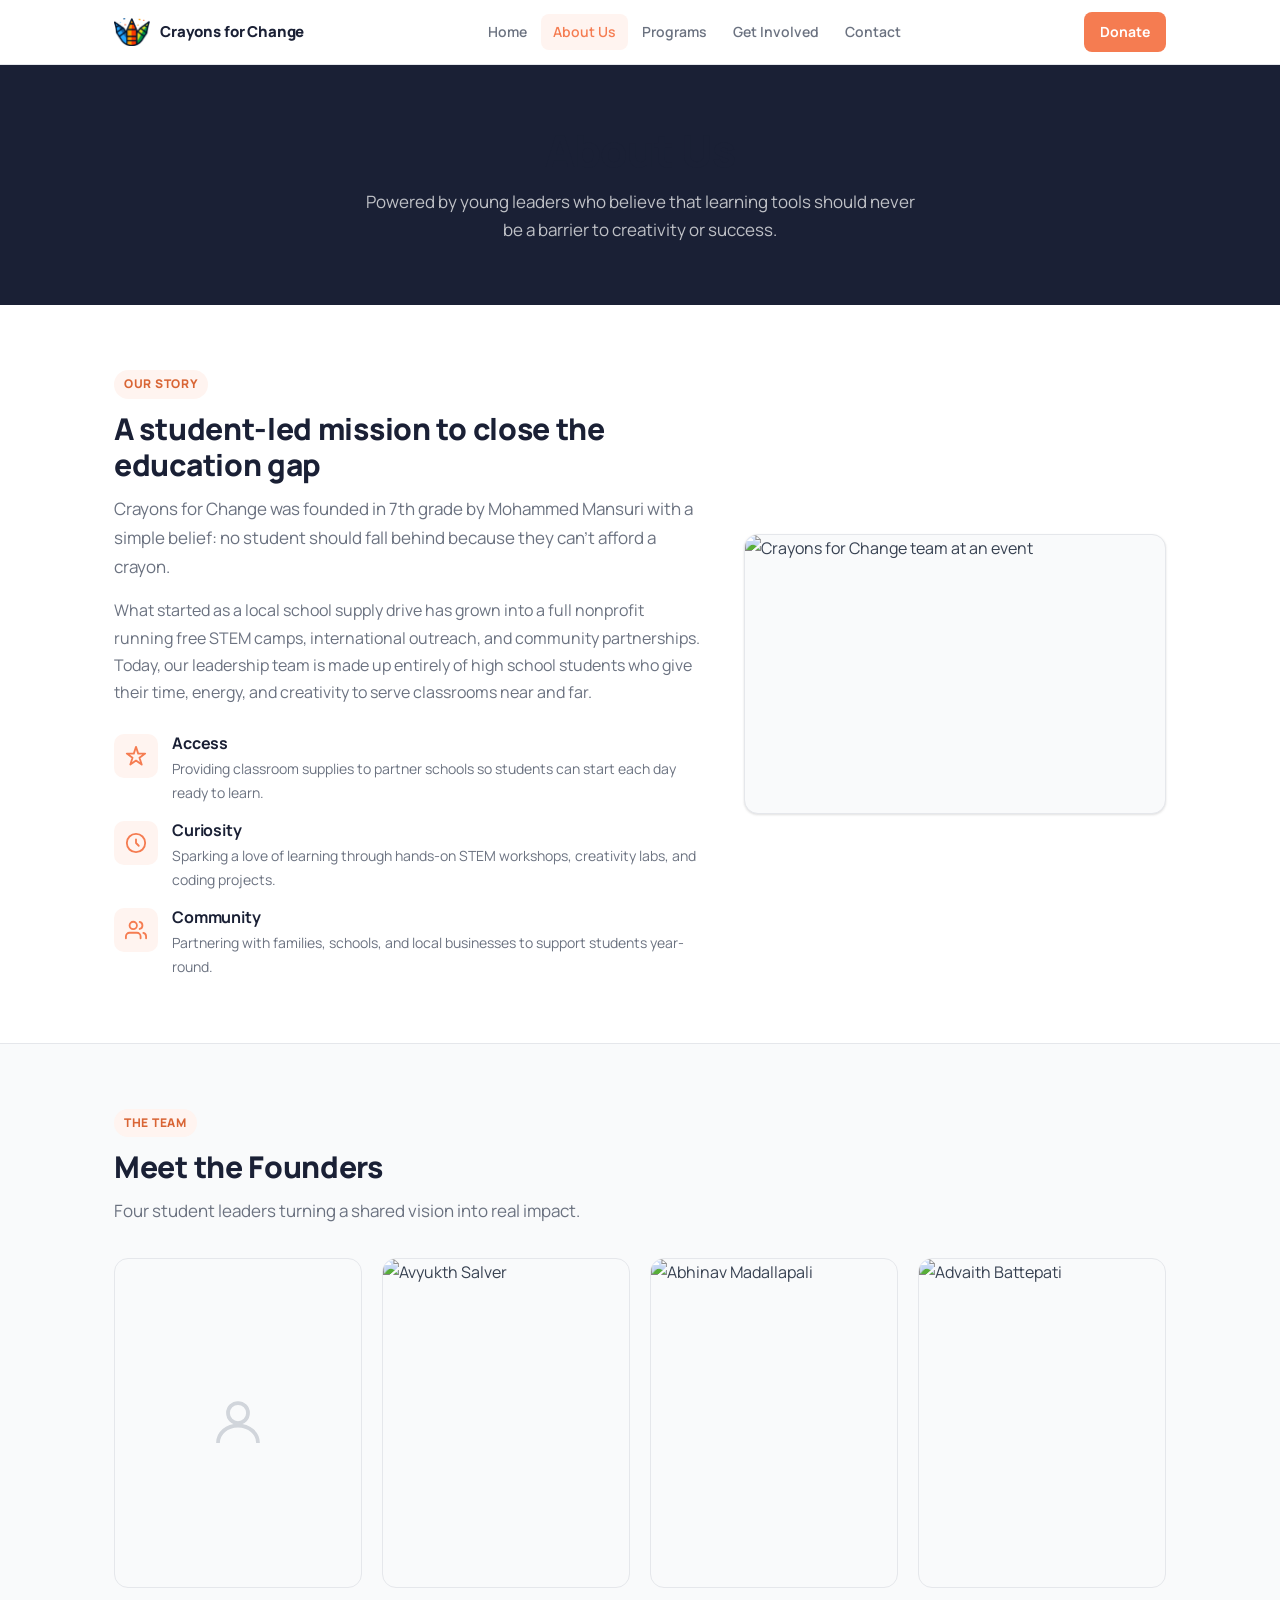
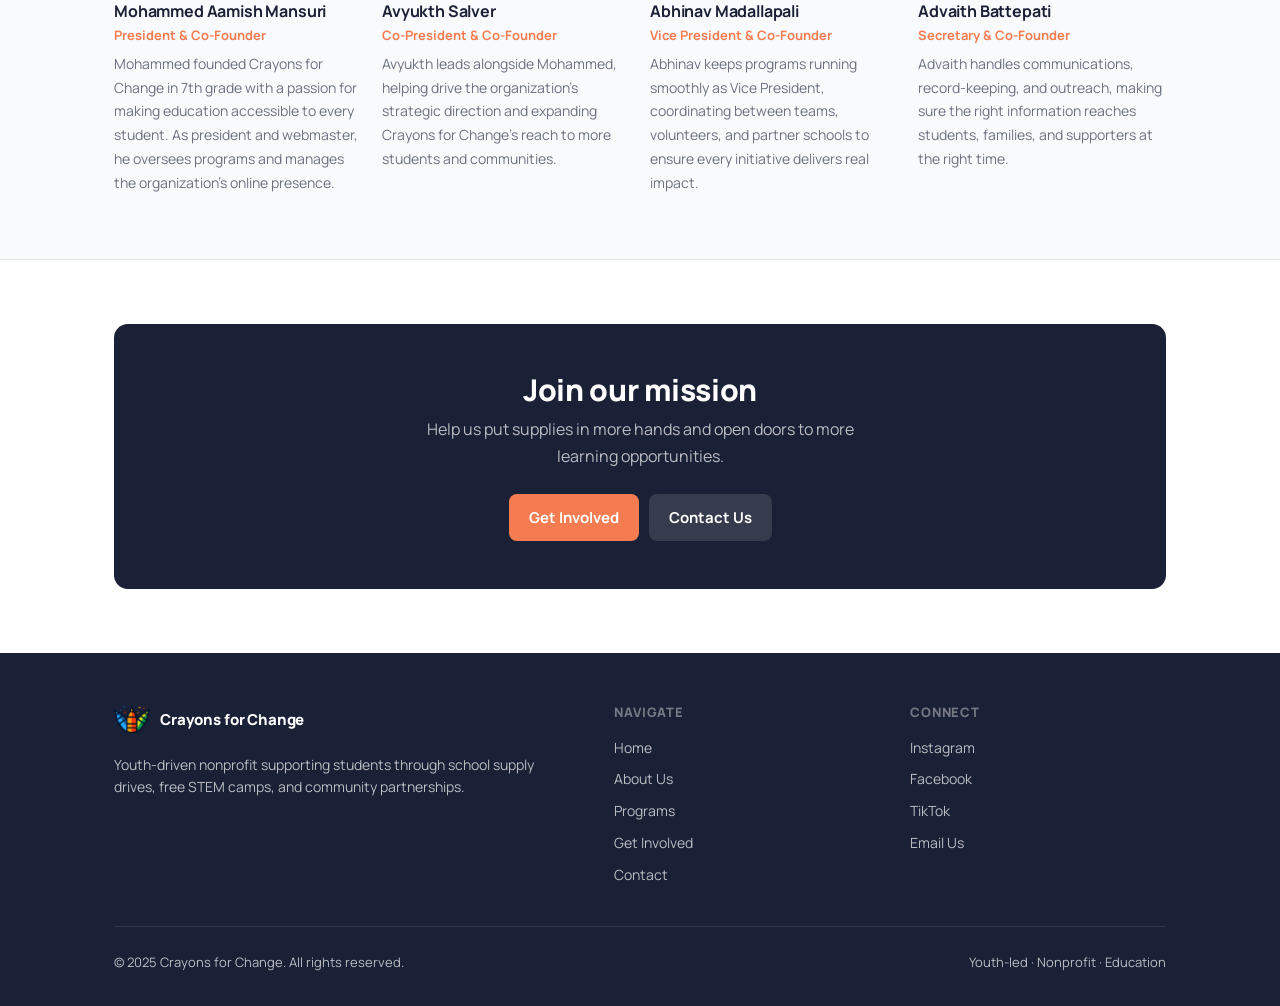
==== about.html @ a87692a7 "Add files via upload" ====
<!doctype html>
<html lang="en">
<head>
  <meta charset="UTF-8" />
  <meta name="viewport" content="width=device-width, initial-scale=1.0" />
  <meta name="description" content="Meet the team behind Crayons for Change — a youth-led nonprofit dedicated to expanding access to education." />
  <title>About Us | Crayons for Change</title>
  <link rel="preconnect" href="https://fonts.googleapis.com" />
  <link rel="preconnect" href="https://fonts.gstatic.com" crossorigin />
  <link href="https://fonts.googleapis.com/css2?family=Manrope:wght@400;500;600;700;800&display=swap" rel="stylesheet" />
  <link rel="stylesheet" href="styles.css" />
</head>
<body>
  <a class="skip-link" href="#main">Skip to content</a>

  <header>
    <div class="container">
      <nav class="nav" aria-label="Primary">
        <a class="brand" href="index.html">
          <img src="Copy of crayons png.png" alt="Crayons for Change" width="36" height="36" decoding="async" />
          Crayons for Change
        </a>
        <div class="nav-links">
          <a href="index.html">Home</a>
          <a href="about.html" aria-current="page" class="active">About Us</a>
          <a href="programs.html">Programs</a>
          <a href="get-involved.html">Get Involved</a>
          <a href="contact.html">Contact</a>
        </div>
        <a class="nav-cta" href="get-involved.html">Donate</a>
      </nav>
    </div>
  </header>

  <main id="main" tabindex="-1">

    <div class="page-hero">
      <div class="container">
        <h1>About Us</h1>
        <p>Powered by young leaders who believe that learning tools should never be a barrier to creativity or success.</p>
      </div>
    </div>

    <!-- Our story -->
    <section>
      <div class="container">
        <div class="grid-2-1">
          <div>
            <div class="section-label">Our Story</div>
            <h2>A student-led mission to close the education gap</h2>
            <p class="lead" style="max-width: 100%;">Crayons for Change was founded in 7th grade by Mohammed Mansuri with a simple belief: no student should fall behind because they can't afford a crayon.</p>
            <p style="margin-top: 16px; color: var(--muted);">What started as a local school supply drive has grown into a full nonprofit running free STEM camps, international outreach, and community partnerships. Today, our leadership team is made up entirely of high school students who give their time, energy, and creativity to serve classrooms near and far.</p>

            <div style="margin-top: 28px; display: flex; flex-direction: column; gap: 16px;">
              <div style="display:flex; gap:14px; align-items:flex-start;">
                <div class="feature-icon"><svg viewBox="0 0 24 24" fill="none" stroke="#f57c51" stroke-width="2" stroke-linecap="round" stroke-linejoin="round"><path d="M12 2l2.4 7.4H22l-6.2 4.5 2.4 7.4L12 17l-6.2 4.3 2.4-7.4L2 9.4h7.6z"/></svg></div>
                <div>
                  <h3 style="font-size:16px; margin-bottom:4px;">Access</h3>
                  <p style="margin:0; color:var(--muted); font-size:14px;">Providing classroom supplies to partner schools so students can start each day ready to learn.</p>
                </div>
              </div>
              <div style="display:flex; gap:14px; align-items:flex-start;">
                <div class="feature-icon"><svg viewBox="0 0 24 24" fill="none" stroke="#f57c51" stroke-width="2" stroke-linecap="round" stroke-linejoin="round"><circle cx="12" cy="12" r="10"/><path d="M12 8v4l3 3"/></svg></div>
                <div>
                  <h3 style="font-size:16px; margin-bottom:4px;">Curiosity</h3>
                  <p style="margin:0; color:var(--muted); font-size:14px;">Sparking a love of learning through hands-on STEM workshops, creativity labs, and coding projects.</p>
                </div>
              </div>
              <div style="display:flex; gap:14px; align-items:flex-start;">
                <div class="feature-icon"><svg viewBox="0 0 24 24" fill="none" stroke="#f57c51" stroke-width="2" stroke-linecap="round" stroke-linejoin="round"><path d="M17 21v-2a4 4 0 0 0-4-4H5a4 4 0 0 0-4 4v2"/><circle cx="9" cy="7" r="4"/><path d="M23 21v-2a4 4 0 0 0-3-3.87"/><path d="M16 3.13a4 4 0 0 1 0 7.75"/></svg></div>
                <div>
                  <h3 style="font-size:16px; margin-bottom:4px;">Community</h3>
                  <p style="margin:0; color:var(--muted); font-size:14px;">Partnering with families, schools, and local businesses to support students year-round.</p>
                </div>
              </div>
            </div>
          </div>

          <div class="content-image">
            <img src="DSC_2664.JPEG" alt="Crayons for Change team at an event" loading="lazy" decoding="async" />
          </div>
        </div>
      </div>
    </section>

    <!-- Meet the founders -->
    <section style="background: var(--bg-alt);">
      <div class="container">
        <div class="section-label">The Team</div>
        <h2>Meet the Founders</h2>
        <p class="lead">Four student leaders turning a shared vision into real impact.</p>

        <div class="team-grid" style="margin-top: 32px;">

          <div class="person-card">
            <div class="photo">
              <div class="photo-placeholder">
                <svg width="60" height="60" viewBox="0 0 24 24" fill="none" stroke="#d1d5db" stroke-width="1.5"><circle cx="12" cy="8" r="4"/><path d="M4 20c0-4 3.6-7 8-7s8 3 8 7"/></svg>
              </div>
            </div>
            <h3>Mohammed Aamish Mansuri</h3>
            <p class="person-role">President &amp; Co-Founder</p>
            <p class="person-bio">Mohammed founded Crayons for Change in 7th grade with a passion for making education accessible to every student. As president and webmaster, he oversees programs and manages the organization's online presence.</p>
          </div>

          <div class="person-card">
            <div class="photo">
              <img src="founder-2.jpg" alt="Avyukth Salver" loading="lazy" decoding="async" />
            </div>
            <h3>Avyukth Salver</h3>
            <p class="person-role">Co-President &amp; Co-Founder</p>
            <p class="person-bio">Avyukth leads alongside Mohammed, helping drive the organization's strategic direction and expanding Crayons for Change's reach to more students and communities.</p>
          </div>

          <div class="person-card">
            <div class="photo">
              <img src="founder-3.jpg" alt="Abhinav Madallapali" loading="lazy" decoding="async" />
            </div>
            <h3>Abhinav Madallapali</h3>
            <p class="person-role">Vice President &amp; Co-Founder</p>
            <p class="person-bio">Abhinav keeps programs running smoothly as Vice President, coordinating between teams, volunteers, and partner schools to ensure every initiative delivers real impact.</p>
          </div>

          <div class="person-card">
            <div class="photo">
              <img src="founder67.jpg" alt="Advaith Battepati" loading="lazy" decoding="async" />
            </div>
            <h3>Advaith Battepati</h3>
            <p class="person-role">Secretary &amp; Co-Founder</p>
            <p class="person-bio">Advaith handles communications, record-keeping, and outreach, making sure the right information reaches students, families, and supporters at the right time.</p>
          </div>

        </div>
      </div>
    </section>

    <!-- CTA -->
    <section>
      <div class="container">
        <div class="cta-banner">
          <h2>Join our mission</h2>
          <p>Help us put supplies in more hands and open doors to more learning opportunities.</p>
          <div class="btn-row">
            <a class="btn btn-primary" href="get-involved.html">Get Involved</a>
            <a class="btn" style="background:rgba(255,255,255,0.12); color:#fff;" href="contact.html">Contact Us</a>
          </div>
        </div>
      </div>
    </section>

  </main>

  <footer>
    <div class="container">
      <div class="footer-inner">
        <div>
          <a class="brand" href="index.html">
            <img src="Copy of crayons png.png" alt="Crayons for Change" width="32" height="32" loading="lazy" decoding="async" />
            Crayons for Change
          </a>
          <p class="brand-desc">Youth-driven nonprofit supporting students through school supply drives, free STEM camps, and community partnerships.</p>
        </div>
        <div class="footer-col">
          <h4>Navigate</h4>
          <a href="index.html">Home</a>
          <a href="about.html">About Us</a>
          <a href="programs.html">Programs</a>
          <a href="get-involved.html">Get Involved</a>
          <a href="contact.html">Contact</a>
        </div>
        <div class="footer-col">
          <h4>Connect</h4>
          <a href="#" rel="nofollow">Instagram</a>
          <a href="#" rel="nofollow">Facebook</a>
          <a href="#" rel="nofollow">TikTok</a>
          <a href="mailto:hello@crayonsforchange.org">Email Us</a>
        </div>
      </div>
      <div class="footer-bottom">
        <span>&copy; 2025 Crayons for Change. All rights reserved.</span>
        <span>Youth-led · Nonprofit · Education</span>
      </div>
    </div>
  </footer>
</body>
</html>
---- styles.css ----
/* Crayons for Change — shared stylesheet */

:root {
  --max-width: 1100px;
  --orange: #f57c51;
  --orange-dark: #d96535;
  --orange-light: #fff4f0;
  --navy: #1a2035;
  --text: #374151;
  --muted: #6b7280;
  --border: #e5e7eb;
  --bg: #ffffff;
  --bg-alt: #f9fafb;
  --radius: 8px;
  --radius-lg: 14px;
  --shadow-sm: 0 1px 3px rgba(0,0,0,0.08), 0 1px 2px rgba(0,0,0,0.05);
  --shadow: 0 4px 16px rgba(0,0,0,0.08);
}

*, *::before, *::after { box-sizing: border-box; }

html { scroll-behavior: smooth; }

body {
  margin: 0;
  font-family: "Manrope", system-ui, -apple-system, sans-serif;
  background: var(--bg);
  color: var(--text);
  line-height: 1.7;
  font-size: 16px;
}

img { max-width: 100%; height: auto; display: block; }
a { color: inherit; }

/* ─── Skip link ─── */
.skip-link {
  position: absolute; left: 16px; top: 16px;
  padding: 8px 14px; border-radius: var(--radius);
  background: #fff; color: var(--navy);
  text-decoration: none; font-weight: 700;
  box-shadow: var(--shadow); z-index: 30;
  transform: translateY(-200%); transition: transform 0.2s;
}
.skip-link:focus { transform: translateY(0); }

/* ─── Header / Nav ─── */
header {
  position: sticky; top: 0; z-index: 20;
  background: #fff;
  border-bottom: 1px solid var(--border);
}

.container {
  max-width: var(--max-width);
  margin: 0 auto;
  padding: 0 24px;
}

.nav {
  display: flex;
  align-items: center;
  justify-content: space-between;
  gap: 16px;
  height: 64px;
}

.brand {
  display: inline-flex;
  align-items: center;
  gap: 10px;
  text-decoration: none;
  font-weight: 800;
  color: var(--navy);
  font-size: 15px;
  letter-spacing: -0.01em;
  flex-shrink: 0;
}

.brand img {
  width: 36px; height: 36px;
  object-fit: contain;
}

.nav-links {
  display: flex;
  align-items: center;
  gap: 2px;
}

.nav-links a {
  text-decoration: none;
  padding: 6px 12px;
  border-radius: var(--radius);
  font-weight: 600;
  font-size: 14px;
  color: var(--muted);
  transition: color 0.15s, background 0.15s;
}

.nav-links a:hover { color: var(--navy); background: var(--bg-alt); }

.nav-links a.active,
.nav-links a[aria-current="page"] {
  color: var(--orange);
  background: var(--orange-light);
}

.nav-cta {
  display: inline-flex;
  align-items: center;
  padding: 8px 16px;
  border-radius: var(--radius);
  background: var(--orange);
  color: #fff !important;
  font-weight: 700;
  font-size: 14px;
  text-decoration: none;
  transition: background 0.15s, transform 0.1s;
  white-space: nowrap;
}

.nav-cta:hover { background: var(--orange-dark); transform: translateY(-1px); color: #fff !important; }

/* ─── Page hero ─── */
.page-hero {
  background: var(--navy);
  color: #fff;
  padding: 60px 0;
  text-align: center;
}

.page-hero h1 {
  margin: 0 0 12px;
  font-size: clamp(28px, 4vw, 44px);
  font-weight: 800;
  letter-spacing: -0.02em;
  line-height: 1.15;
}

.page-hero p {
  margin: 0 auto;
  max-width: 560px;
  color: rgba(255,255,255,0.72);
  font-size: 17px;
}

/* ─── Section layout ─── */
section { padding: 64px 0; }
section + section { border-top: 1px solid var(--border); }

.section-label {
  display: inline-flex;
  align-items: center;
  gap: 6px;
  padding: 4px 10px;
  border-radius: 999px;
  background: var(--orange-light);
  color: var(--orange-dark);
  font-size: 12px;
  font-weight: 800;
  letter-spacing: 0.06em;
  text-transform: uppercase;
  margin-bottom: 12px;
}

h1, h2, h3 {
  margin: 0;
  color: var(--navy);
  letter-spacing: -0.01em;
  line-height: 1.2;
}

h2 { font-size: clamp(22px, 2.5vw, 30px); font-weight: 800; }
h3 { font-size: 18px; font-weight: 700; }

.lead {
  color: var(--muted);
  font-size: 17px;
  margin: 12px 0 0;
  max-width: 640px;
}

/* ─── Grid ─── */
.grid-3 {
  display: grid;
  grid-template-columns: repeat(3, 1fr);
  gap: 20px;
}

.grid-2 {
  display: grid;
  grid-template-columns: repeat(2, 1fr);
  gap: 20px;
}

.grid-2-1 {
  display: grid;
  grid-template-columns: 1.4fr 1fr;
  gap: 40px;
  align-items: center;
}

/* ─── Cards ─── */
.card {
  background: #fff;
  border: 1px solid var(--border);
  border-radius: var(--radius-lg);
  padding: 24px;
}

.card-hover {
  transition: box-shadow 0.15s, transform 0.15s;
}

.card-hover:hover {
  box-shadow: var(--shadow);
  transform: translateY(-2px);
}

/* ─── Buttons ─── */
.btn {
  display: inline-flex;
  align-items: center;
  justify-content: center;
  gap: 8px;
  padding: 11px 20px;
  border-radius: var(--radius);
  font-weight: 700;
  font-size: 15px;
  text-decoration: none;
  border: none;
  cursor: pointer;
  transition: background 0.15s, transform 0.1s, box-shadow 0.15s;
}

.btn:hover { transform: translateY(-1px); }

.btn-primary {
  background: var(--orange);
  color: #fff;
}
.btn-primary:hover { background: var(--orange-dark); }

.btn-outline {
  background: transparent;
  border: 1.5px solid var(--border);
  color: var(--navy);
}
.btn-outline:hover { background: var(--bg-alt); border-color: #d1d5db; }

.btn-dark {
  background: var(--navy);
  color: #fff;
}
.btn-dark:hover { background: #252d47; }

.btn-row {
  display: flex;
  flex-wrap: wrap;
  gap: 10px;
  margin-top: 20px;
}

/* ─── Stats ─── */
.stats-row {
  display: flex;
  gap: 0;
  border: 1px solid var(--border);
  border-radius: var(--radius-lg);
  overflow: hidden;
}

.stat-item {
  flex: 1;
  padding: 28px 24px;
  text-align: center;
  border-right: 1px solid var(--border);
}

.stat-item:last-child { border-right: none; }

.stat-value {
  font-size: 36px;
  font-weight: 800;
  color: var(--orange);
  line-height: 1;
}

.stat-label {
  font-size: 14px;
  color: var(--muted);
  font-weight: 600;
  margin-top: 4px;
}

/* ─── Feature cards ─── */
.feature-card {
  display: flex;
  flex-direction: column;
  gap: 12px;
  text-decoration: none;
  color: inherit;
}

.feature-icon {
  width: 44px; height: 44px;
  border-radius: 10px;
  background: var(--orange-light);
  display: grid;
  place-items: center;
  flex-shrink: 0;
}

.feature-icon svg { width: 22px; height: 22px; }

.feature-card h3 { margin-bottom: 4px; }

.feature-link {
  margin-top: auto;
  font-weight: 700;
  font-size: 14px;
  color: var(--orange);
}

/* ─── Hero section ─── */
.site-hero {
  padding: 72px 0 64px;
  background: var(--bg);
}

.hero-tag {
  display: inline-flex;
  align-items: center;
  gap: 8px;
  padding: 6px 12px;
  border: 1px solid var(--border);
  border-radius: 999px;
  font-size: 13px;
  font-weight: 700;
  color: var(--muted);
  margin-bottom: 20px;
}

.hero-tag span {
  display: inline-block;
  width: 8px; height: 8px;
  border-radius: 50%;
  background: var(--orange);
}

.site-hero h1 {
  font-size: clamp(32px, 4.5vw, 52px);
  font-weight: 800;
  letter-spacing: -0.025em;
  line-height: 1.1;
  max-width: 600px;
  margin-bottom: 16px;
}

.site-hero .lead { font-size: 18px; }

.hero-image {
  border-radius: var(--radius-lg);
  overflow: hidden;
  border: 1px solid var(--border);
  box-shadow: var(--shadow);
  aspect-ratio: 4/3;
  background: var(--bg-alt);
}

.hero-image img {
  width: 100%; height: 100%;
  object-fit: cover;
}

/* ─── Lists ─── */
.clean-list {
  list-style: none;
  padding: 0;
  margin: 0;
  display: flex;
  flex-direction: column;
  gap: 10px;
}

.clean-list li {
  display: flex;
  gap: 12px;
  align-items: flex-start;
  font-size: 15px;
}

.clean-list li::before {
  content: '';
  display: block;
  width: 6px;
  height: 6px;
  border-radius: 50%;
  background: var(--orange);
  flex-shrink: 0;
  margin-top: 8px;
}

/* ─── Team / person cards ─── */
.team-grid {
  display: grid;
  grid-template-columns: repeat(4, 1fr);
  gap: 20px;
}

.person-card .photo {
  width: 100%;
  aspect-ratio: 3/4;
  border-radius: var(--radius-lg);
  overflow: hidden;
  background: var(--bg-alt);
  border: 1px solid var(--border);
  margin-bottom: 14px;
}

.person-card .photo img {
  width: 100%; height: 100%;
  object-fit: cover;
}

.person-card .photo-placeholder {
  width: 100%; height: 100%;
  display: grid;
  place-items: center;
  font-size: 48px;
  color: var(--border);
}

.person-card h3 { font-size: 16px; margin-bottom: 2px; }
.person-role { font-size: 13px; font-weight: 700; color: var(--orange); margin: 0 0 6px; }
.person-bio { font-size: 14px; color: var(--muted); margin: 0; }

/* ─── CTA banner ─── */
.cta-banner {
  background: var(--navy);
  border-radius: var(--radius-lg);
  padding: 48px;
  text-align: center;
  color: #fff;
}

.cta-banner h2 { color: #fff; margin-bottom: 8px; }
.cta-banner p { color: rgba(255,255,255,0.7); max-width: 480px; margin: 0 auto 24px; }
.cta-banner .btn-row { justify-content: center; }

/* ─── Callout box ─── */
.callout {
  background: var(--orange-light);
  border: 1px solid rgba(245, 124, 81, 0.2);
  border-radius: var(--radius-lg);
  padding: 24px;
}

.callout h3 { color: var(--orange-dark); }

/* ─── Two-col content ─── */
.content-image {
  border-radius: var(--radius-lg);
  overflow: hidden;
  border: 1px solid var(--border);
  box-shadow: var(--shadow-sm);
  min-height: 280px;
  background: var(--bg-alt);
}

.content-image img {
  width: 100%; height: 100%;
  object-fit: cover;
}

/* ─── Get involved cards ─── */
.involve-card {
  display: flex;
  flex-direction: column;
  gap: 12px;
}

.involve-card h3 { margin-bottom: 4px; }

/* ─── Contact ─── */
.contact-info a {
  color: var(--orange);
  text-decoration: none;
  font-weight: 700;
}
.contact-info a:hover { text-decoration: underline; }

/* ─── Footer ─── */
footer {
  background: var(--navy);
  color: rgba(255,255,255,0.7);
  padding: 48px 0 32px;
  margin-top: 0;
}

.footer-inner {
  display: grid;
  grid-template-columns: 1.8fr 1fr 1fr;
  gap: 40px;
  padding-bottom: 32px;
  border-bottom: 1px solid rgba(255,255,255,0.1);
}

footer .brand { color: #fff; }
footer .brand-desc { font-size: 14px; margin-top: 8px; line-height: 1.6; }

.footer-col h4 {
  font-size: 13px;
  font-weight: 800;
  text-transform: uppercase;
  letter-spacing: 0.06em;
  color: rgba(255,255,255,0.4);
  margin: 0 0 12px;
}

.footer-col a {
  display: block;
  color: rgba(255,255,255,0.7);
  text-decoration: none;
  font-size: 14px;
  margin-bottom: 8px;
  transition: color 0.15s;
}

.footer-col a:hover { color: #fff; }

.footer-bottom {
  padding-top: 24px;
  font-size: 13px;
  display: flex;
  justify-content: space-between;
  align-items: center;
  flex-wrap: wrap;
  gap: 8px;
}

/* ─── Responsive ─── */
@media (max-width: 960px) {
  .grid-3 { grid-template-columns: 1fr 1fr; }
  .team-grid { grid-template-columns: 1fr 1fr; }
  .grid-2-1 { grid-template-columns: 1fr; gap: 28px; }
  .footer-inner { grid-template-columns: 1fr 1fr; }
}

@media (max-width: 680px) {
  .nav-links { display: none; }
  .grid-3 { grid-template-columns: 1fr; }
  .grid-2 { grid-template-columns: 1fr; }
  .stats-row { flex-direction: column; }
  .stat-item { border-right: none; border-bottom: 1px solid var(--border); }
  .stat-item:last-child { border-bottom: none; }
  .team-grid { grid-template-columns: 1fr 1fr; }
  .cta-banner { padding: 32px 24px; }
  .footer-inner { grid-template-columns: 1fr; }
  section { padding: 48px 0; }
}

@media (prefers-reduced-motion: reduce) {
  html { scroll-behavior: auto; }
  .btn, .card-hover { transition: none; }
  .btn:hover, .card-hover:hover { transform: none; }
}
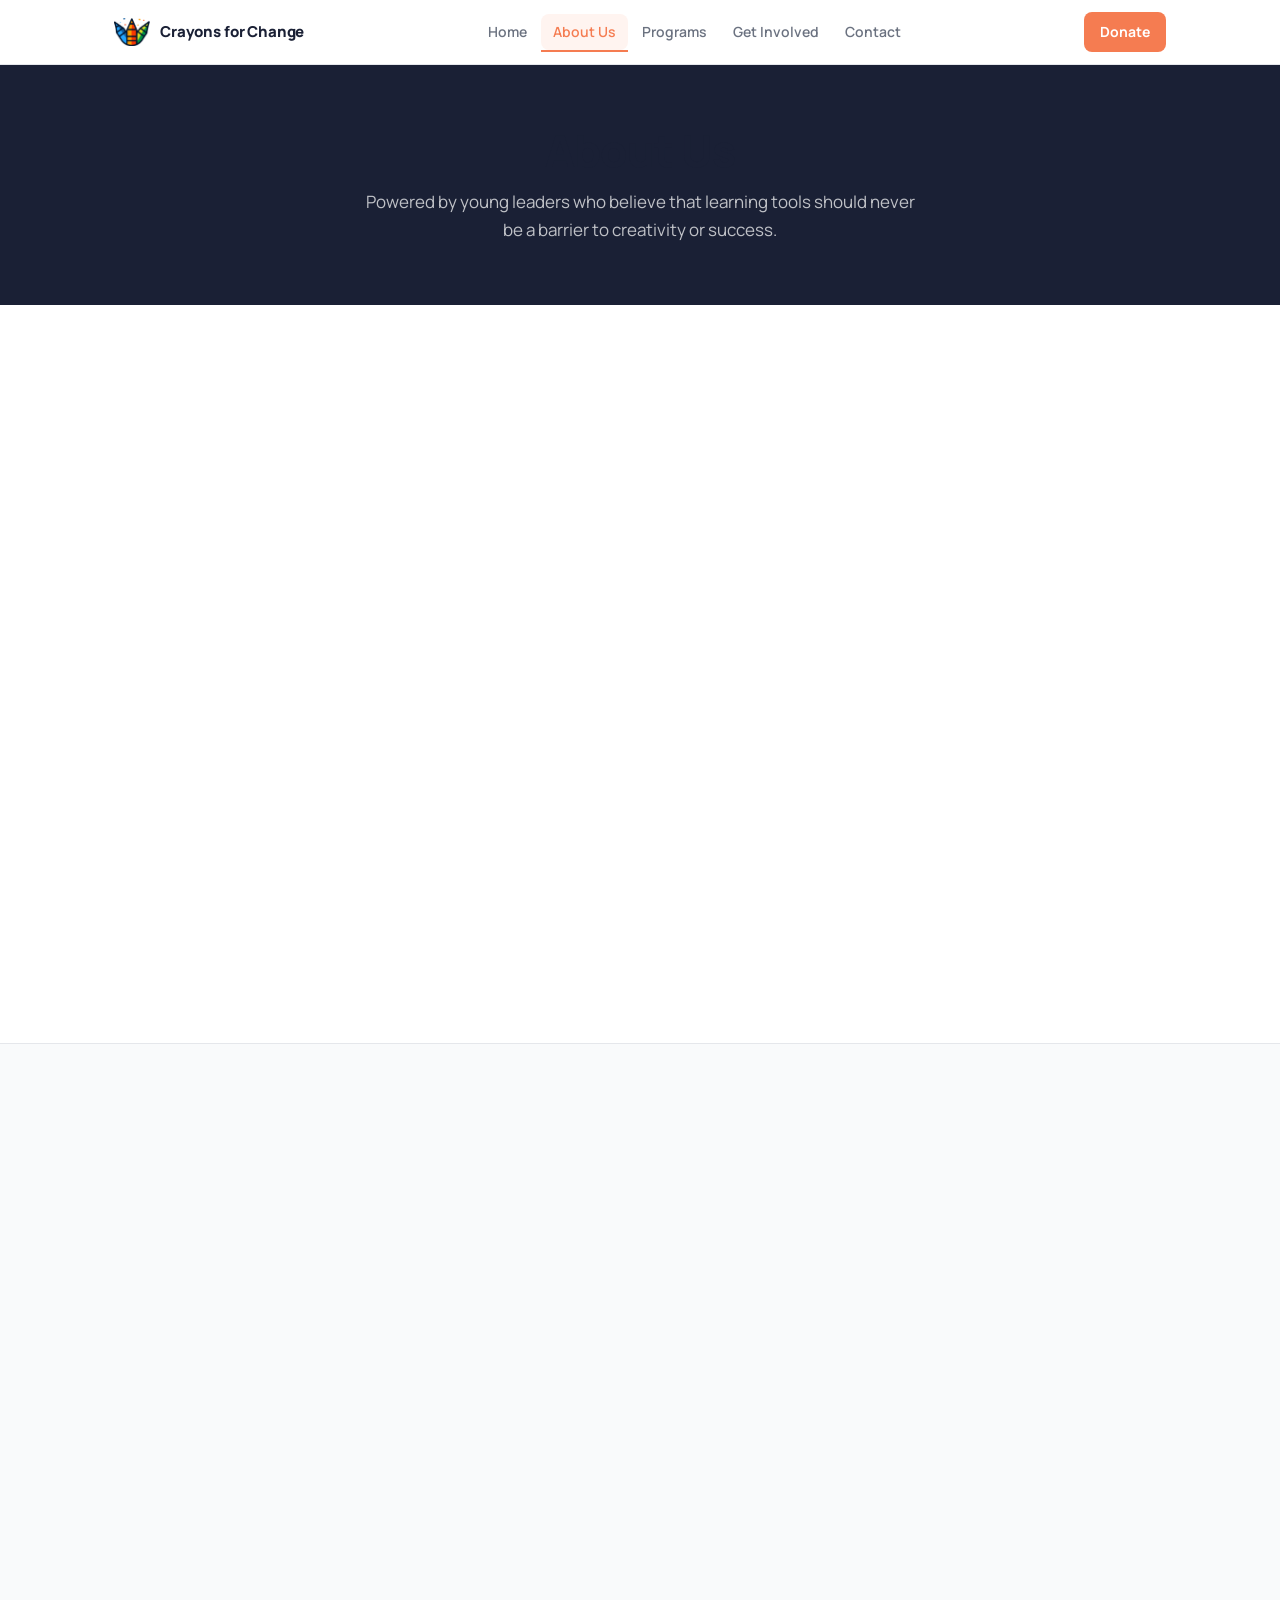
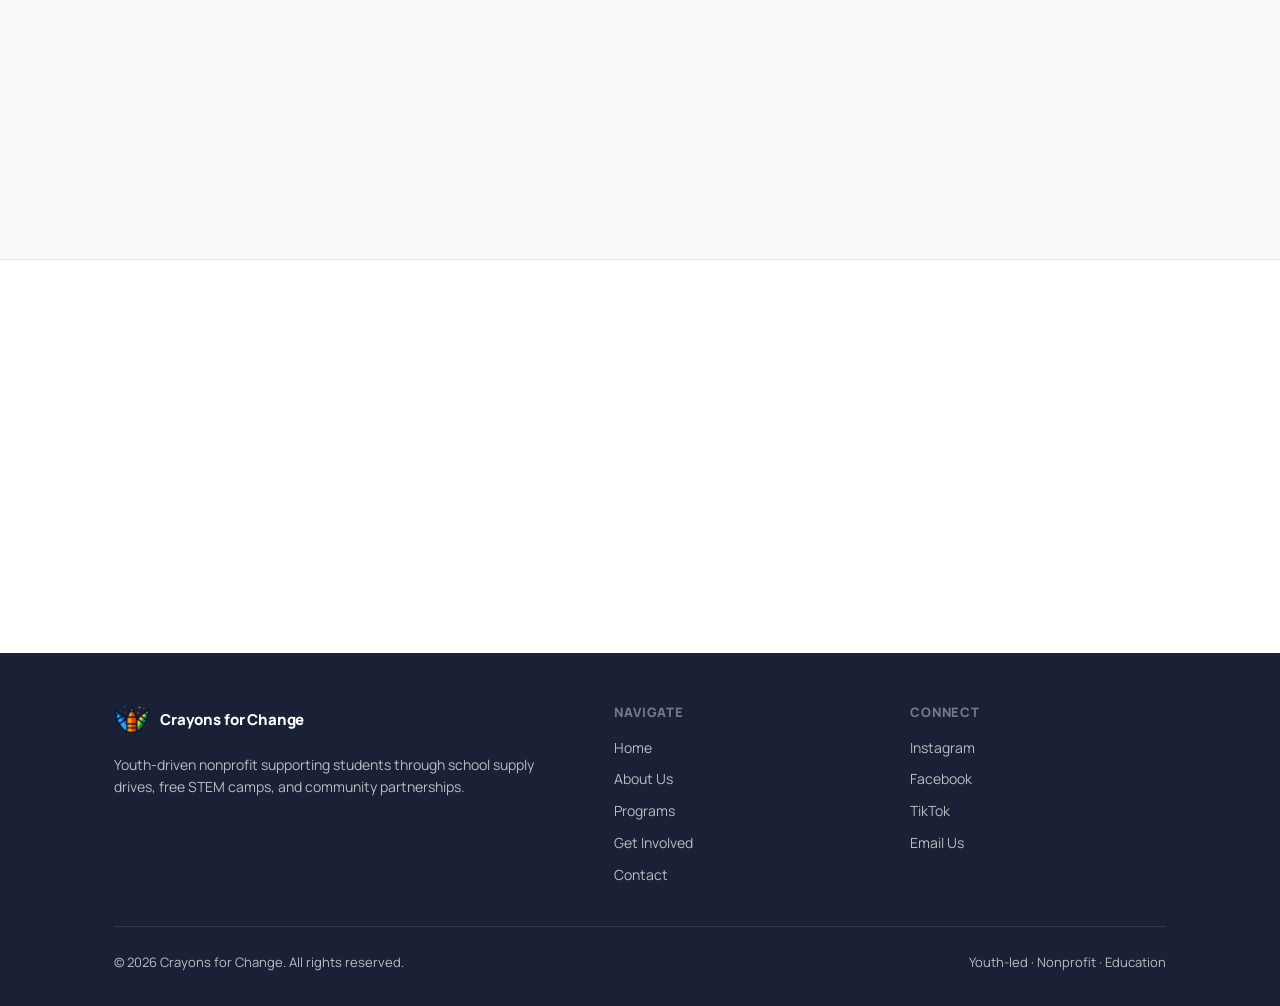
==== commit c68d8fbc: "Redesign: monumental editorial homepage + animations site-wide - Complete homepage rewrite (index.ht" ====
--- a/about.html
+++ b/about.html
@@ -27,6 +27,9 @@
           <a href="get-involved.html">Get Involved</a>
           <a href="contact.html">Contact</a>
         </div>
+        <button class="nav-toggle" aria-label="Open navigation menu" aria-expanded="false">
+          <svg width="20" height="20" viewBox="0 0 20 20" fill="none" stroke="currentColor" stroke-width="2" stroke-linecap="round"><line x1="2" y1="5" x2="18" y2="5"/><line x1="2" y1="10" x2="18" y2="10"/><line x1="2" y1="15" x2="18" y2="15"/></svg>
+        </button>
         <a class="nav-cta" href="get-involved.html">Donate</a>
       </nav>
     </div>
@@ -105,7 +108,9 @@
 
           <div class="person-card">
             <div class="photo">
-              <img src="founder-2.jpg" alt="Avyukth Salver" loading="lazy" decoding="async" />
+              <div class="photo-placeholder">
+                <svg width="60" height="60" viewBox="0 0 24 24" fill="none" stroke="#d1d5db" stroke-width="1.5"><circle cx="12" cy="8" r="4"/><path d="M4 20c0-4 3.6-7 8-7s8 3 8 7"/></svg>
+              </div>
             </div>
             <h3>Avyukth Salver</h3>
             <p class="person-role">Co-President &amp; Co-Founder</p>
@@ -114,7 +119,9 @@
 
           <div class="person-card">
             <div class="photo">
-              <img src="founder-3.jpg" alt="Abhinav Madallapali" loading="lazy" decoding="async" />
+              <div class="photo-placeholder">
+                <svg width="60" height="60" viewBox="0 0 24 24" fill="none" stroke="#d1d5db" stroke-width="1.5"><circle cx="12" cy="8" r="4"/><path d="M4 20c0-4 3.6-7 8-7s8 3 8 7"/></svg>
+              </div>
             </div>
             <h3>Abhinav Madallapali</h3>
             <p class="person-role">Vice President &amp; Co-Founder</p>
@@ -123,7 +130,7 @@
 
           <div class="person-card">
             <div class="photo">
-              <img src="founder67.jpg" alt="Advaith Battepati" loading="lazy" decoding="async" />
+              <img src="67.JPG" alt="Advaith Battepati" loading="lazy" decoding="async" />
             </div>
             <h3>Advaith Battepati</h3>
             <p class="person-role">Secretary &amp; Co-Founder</p>
@@ -177,10 +184,30 @@
         </div>
       </div>
       <div class="footer-bottom">
-        <span>&copy; 2025 Crayons for Change. All rights reserved.</span>
+        <span>&copy; 2026 Crayons for Change. All rights reserved.</span>
         <span>Youth-led · Nonprofit · Education</span>
       </div>
     </div>
   </footer>
+<script>
+  /* Mobile nav */
+  const toggle = document.querySelector('.nav-toggle');
+  const links = document.querySelector('.nav-links');
+  if (toggle && links) {
+    toggle.addEventListener('click', () => {
+      const open = links.classList.toggle('open');
+      toggle.setAttribute('aria-expanded', String(open));
+    });
+  }
+  /* Scroll reveal */
+  const obs = new IntersectionObserver(entries => {
+    entries.forEach(e => { if (e.isIntersecting) { e.target.classList.add('in-view'); obs.unobserve(e.target); } });
+  }, { threshold: 0.1, rootMargin: '0px 0px -40px 0px' });
+  document.querySelectorAll('.reveal').forEach(el => obs.observe(el));
+  /* Add reveal class to key sections */
+  document.querySelectorAll('section > .container > *').forEach((el, i) => {
+    if (!el.classList.contains('reveal')) { el.classList.add('reveal'); if (i > 0) el.classList.add(`reveal-d${Math.min(i,3)}`); }
+  });
+</script>
 </body>
 </html>
--- a/styles.css
+++ b/styles.css
@@ -1,4 +1,4 @@
-/* Crayons for Change — shared stylesheet */
+/* Crayons for Change — shared stylesheet (inner pages) */
 
 :root {
   --max-width: 1100px;
@@ -540,6 +540,19 @@
   gap: 8px;
 }
 
+/* ─── Hamburger toggle ─── */
+.nav-toggle {
+  display: none;
+  background: none;
+  border: 1.5px solid var(--border);
+  border-radius: var(--radius);
+  cursor: pointer;
+  padding: 6px 8px;
+  color: var(--navy);
+  line-height: 1;
+  flex-shrink: 0;
+}
+
 /* ─── Responsive ─── */
 @media (max-width: 960px) {
   .grid-3 { grid-template-columns: 1fr 1fr; }
@@ -549,7 +562,31 @@
 }
 
 @media (max-width: 680px) {
-  .nav-links { display: none; }
+  .nav-toggle { display: flex; align-items: center; justify-content: center; }
+
+  .nav-links {
+    display: none;
+    position: absolute;
+    top: 64px;
+    left: 0;
+    right: 0;
+    background: #fff;
+    border-bottom: 1px solid var(--border);
+    flex-direction: column;
+    gap: 0;
+    padding: 8px 0;
+    box-shadow: var(--shadow);
+    z-index: 19;
+  }
+
+  .nav-links.open { display: flex; }
+
+  .nav-links a {
+    padding: 12px 24px;
+    border-radius: 0;
+    font-size: 15px;
+  }
+
   .grid-3 { grid-template-columns: 1fr; }
   .grid-2 { grid-template-columns: 1fr; }
   .stats-row { flex-direction: column; }
@@ -561,8 +598,77 @@
   section { padding: 48px 0; }
 }
 
+/* ─── Page load fade-in ─── */
+body { animation: innerPageFade 0.45s ease both; }
+@keyframes innerPageFade { from { opacity: 0; } to { opacity: 1; } }
+
+/* ─── Scroll reveal ─── */
+.reveal {
+  opacity: 0;
+  transform: translateY(36px);
+  transition: opacity 0.8s cubic-bezier(0.4,0,0.2,1),
+              transform 0.8s cubic-bezier(0.4,0,0.2,1);
+}
+.reveal.in-view { opacity: 1; transform: translateY(0); }
+.reveal-d1 { transition-delay: 0.1s; }
+.reveal-d2 { transition-delay: 0.22s; }
+.reveal-d3 { transition-delay: 0.34s; }
+
+/* ─── Card hover lift ─── */
+.card-hover { transition: box-shadow 0.25s ease, transform 0.25s ease; }
+.card-hover:hover { box-shadow: 0 8px 32px rgba(0,0,0,0.1); transform: translateY(-4px); }
+
+/* ─── Stat item hover ─── */
+.stat-value { transition: transform 0.3s ease; }
+.stat-item:hover .stat-value { transform: scale(1.06); }
+
+/* ─── Button micro-interactions ─── */
+.btn { transition: background 0.2s ease, transform 0.2s ease, box-shadow 0.2s ease, color 0.2s ease; }
+.btn:hover { transform: translateY(-2px); }
+.btn-primary:hover { box-shadow: 0 8px 20px rgba(245,124,81,0.35); }
+
+/* ─── Nav link underline animation ─── */
+.nav-links a { position: relative; }
+.nav-links a::after {
+  content: '';
+  position: absolute;
+  bottom: -2px; left: 0;
+  width: 0; height: 1.5px;
+  background: var(--orange);
+  transition: width 0.25s ease;
+}
+.nav-links a:hover::after,
+.nav-links a.active::after { width: 100%; }
+.nav-links a.active::after { width: 100%; }
+
+/* ─── Hero page fade-in ─── */
+.page-hero h1 {
+  animation: heroTitleIn 0.8s cubic-bezier(0.4,0,0.2,1) 0.1s both;
+}
+.page-hero p {
+  animation: heroTitleIn 0.8s cubic-bezier(0.4,0,0.2,1) 0.25s both;
+}
+@keyframes heroTitleIn {
+  from { opacity: 0; transform: translateY(20px); }
+  to   { opacity: 1; transform: translateY(0); }
+}
+
+/* ─── Image zoom on hover ─── */
+.content-image { overflow: hidden; }
+.content-image img { transition: transform 0.6s cubic-bezier(0.4,0,0.2,1); }
+.content-image:hover img { transform: scale(1.04); }
+
+/* ─── Feature card hover ─── */
+.feature-card { transition: transform 0.25s ease; }
+.feature-card:hover { transform: translateY(-3px); }
+
+/* ─── CTA banner entrance ─── */
+.cta-banner { transition: transform 0.3s ease; }
+
 @media (prefers-reduced-motion: reduce) {
   html { scroll-behavior: auto; }
-  .btn, .card-hover { transition: none; }
-  .btn:hover, .card-hover:hover { transform: none; }
-}
+  *, *::before, *::after {
+    animation-duration: 0.01ms !important;
+    transition-duration: 0.01ms !important;
+  }
+}
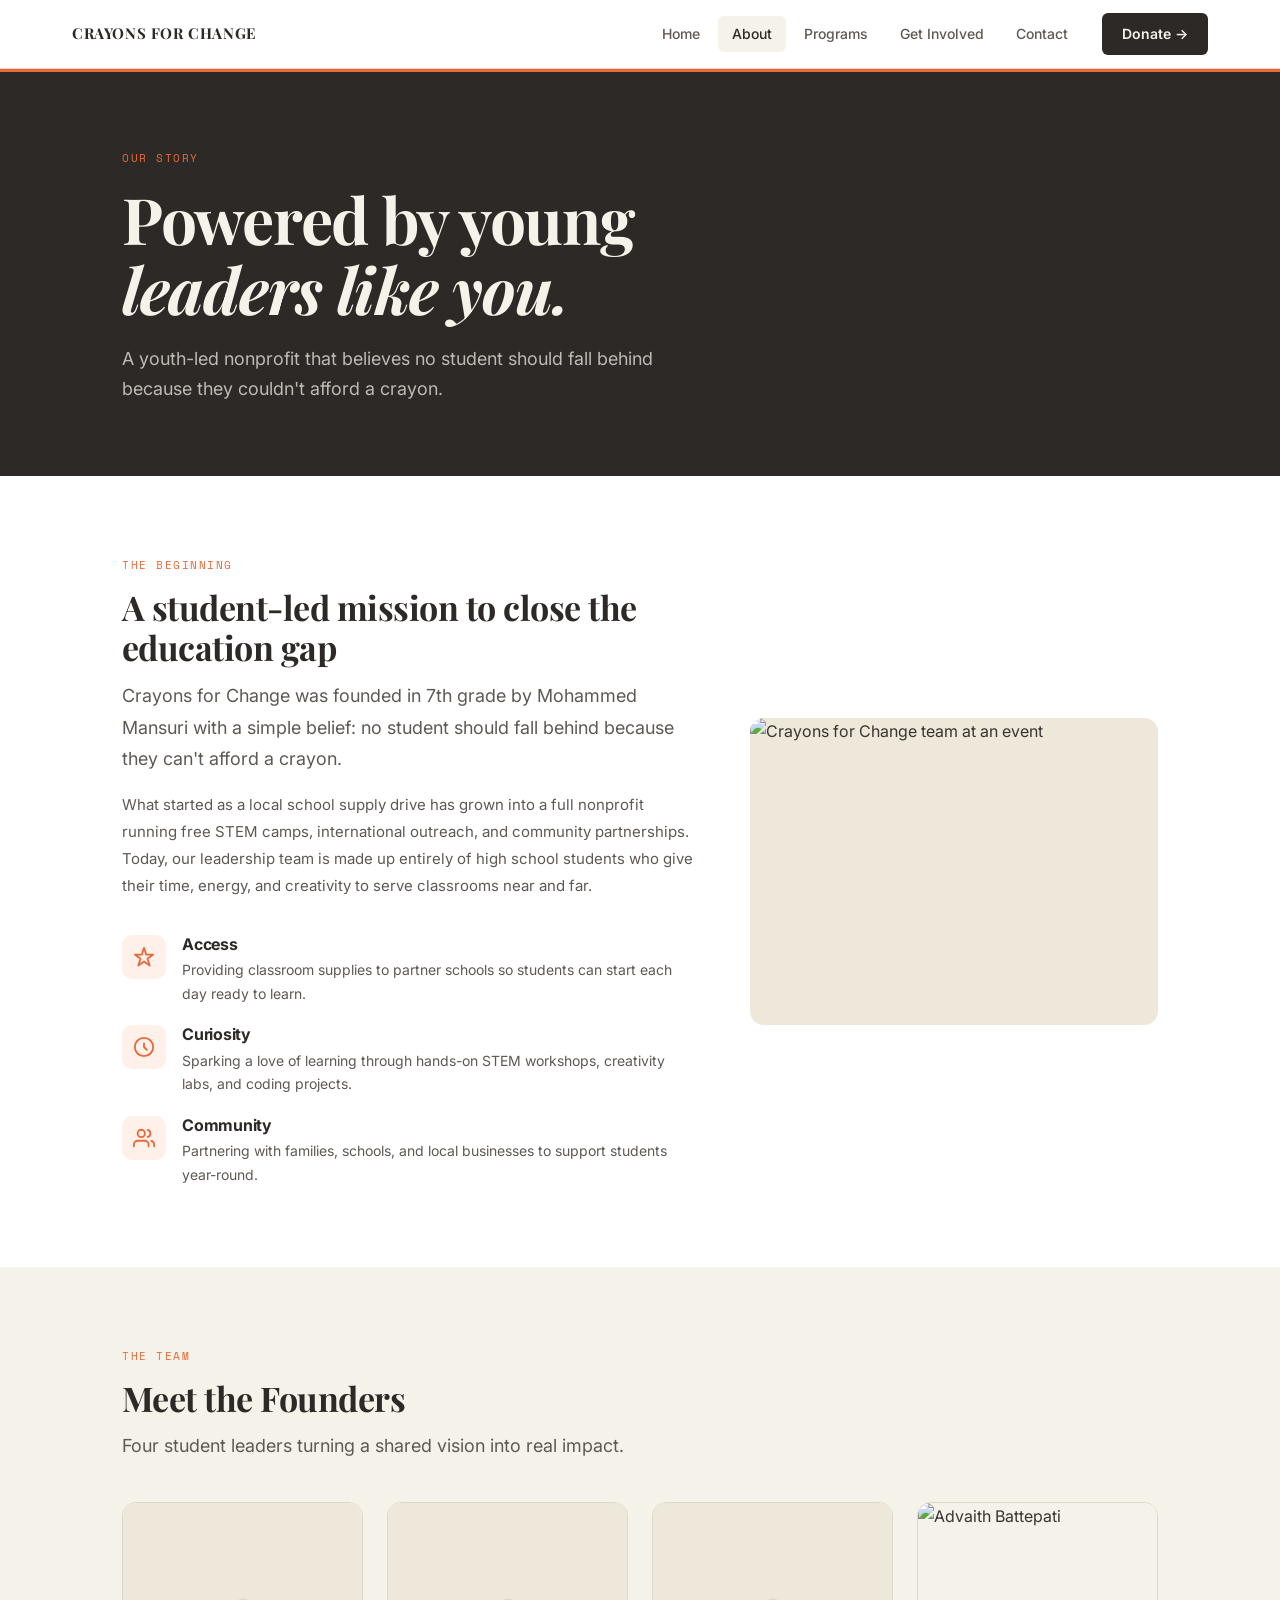
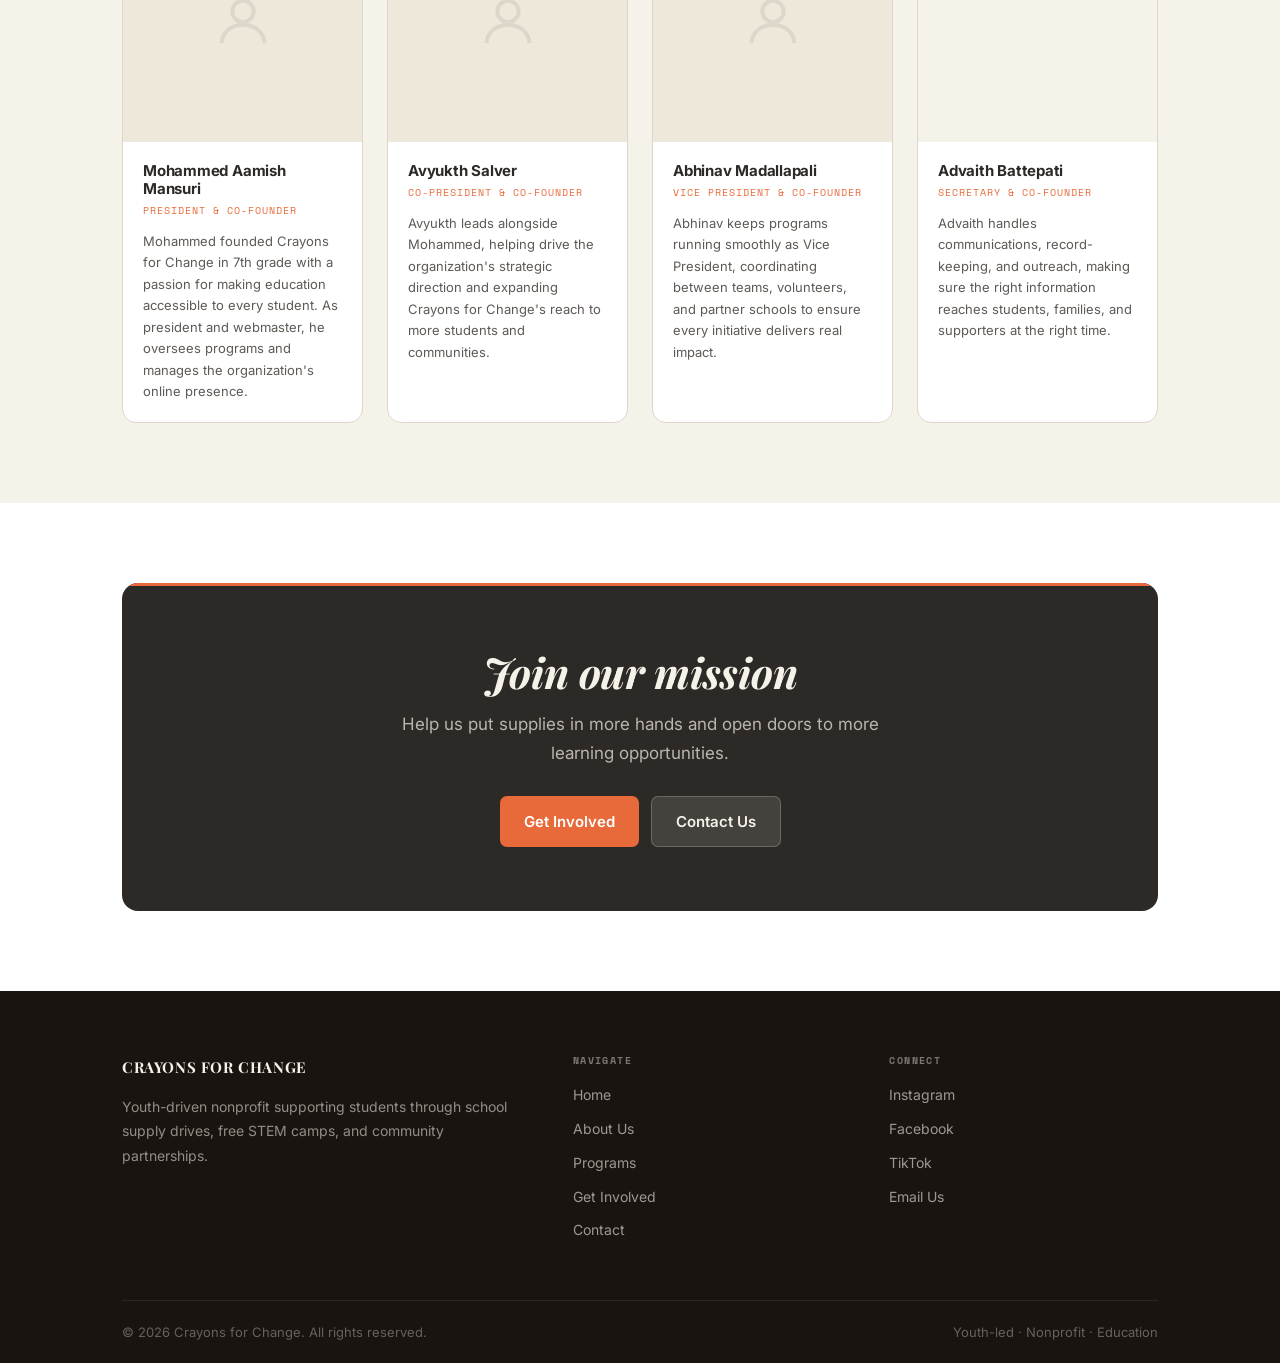
==== commit 2b817822: "Redesign inner pages: editorial typography, dark hero, unified nav site-wide - styles.css: full rewr" ====
--- a/about.html
+++ b/about.html
@@ -3,102 +3,113 @@
 <head>
   <meta charset="UTF-8" />
   <meta name="viewport" content="width=device-width, initial-scale=1.0" />
-  <meta name="description" content="Meet the team behind Crayons for Change — a youth-led nonprofit dedicated to expanding access to education." />
+  <meta name="description" content="Meet the student founders behind Crayons for Change — a youth-led nonprofit dedicated to expanding access to education." />
   <title>About Us | Crayons for Change</title>
   <link rel="preconnect" href="https://fonts.googleapis.com" />
   <link rel="preconnect" href="https://fonts.gstatic.com" crossorigin />
-  <link href="https://fonts.googleapis.com/css2?family=Manrope:wght@400;500;600;700;800&display=swap" rel="stylesheet" />
+  <link href="https://fonts.googleapis.com/css2?family=Playfair+Display:ital,wght@0,700;1,400;1,700&family=Inter:wght@300;400;500;600;700&family=Space+Mono:wght@400;700&display=swap" rel="stylesheet" />
   <link rel="stylesheet" href="styles.css" />
 </head>
 <body>
   <a class="skip-link" href="#main">Skip to content</a>
 
-  <header>
-    <div class="container">
-      <nav class="nav" aria-label="Primary">
-        <a class="brand" href="index.html">
-          <img src="Copy of crayons png.png" alt="Crayons for Change" width="36" height="36" decoding="async" />
-          Crayons for Change
-        </a>
-        <div class="nav-links">
-          <a href="index.html">Home</a>
-          <a href="about.html" aria-current="page" class="active">About Us</a>
-          <a href="programs.html">Programs</a>
-          <a href="get-involved.html">Get Involved</a>
-          <a href="contact.html">Contact</a>
-        </div>
-        <button class="nav-toggle" aria-label="Open navigation menu" aria-expanded="false">
-          <svg width="20" height="20" viewBox="0 0 20 20" fill="none" stroke="currentColor" stroke-width="2" stroke-linecap="round"><line x1="2" y1="5" x2="18" y2="5"/><line x1="2" y1="10" x2="18" y2="10"/><line x1="2" y1="15" x2="18" y2="15"/></svg>
-        </button>
-        <a class="nav-cta" href="get-involved.html">Donate</a>
-      </nav>
+  <nav class="site-nav" id="site-nav" aria-label="Primary navigation">
+    <div class="nav-inner">
+      <a href="index.html" class="nav-brand">CRAYONS FOR CHANGE</a>
+      <div class="nav-links">
+        <a href="index.html">Home</a>
+        <a href="about.html" aria-current="page" class="active">About</a>
+        <a href="programs.html">Programs</a>
+        <a href="get-involved.html">Get Involved</a>
+        <a href="contact.html">Contact</a>
+      </div>
+      <a href="get-involved.html" class="nav-cta">Donate →</a>
+      <button class="nav-toggle" id="nav-toggle" aria-label="Open menu" aria-expanded="false">
+        <span></span><span></span><span></span>
+      </button>
     </div>
-  </header>
+  </nav>
+
+  <div class="nav-mobile" id="nav-mobile" aria-label="Mobile navigation">
+    <a href="index.html">Home</a>
+    <a href="about.html" class="active">About</a>
+    <a href="programs.html">Programs</a>
+    <a href="get-involved.html">Get Involved</a>
+    <a href="contact.html">Contact</a>
+    <a href="get-involved.html" class="mobile-cta">Donate →</a>
+  </div>
 
   <main id="main" tabindex="-1">
 
     <div class="page-hero">
       <div class="container">
-        <h1>About Us</h1>
-        <p>Powered by young leaders who believe that learning tools should never be a barrier to creativity or success.</p>
+        <div class="page-hero-label">Our Story</div>
+        <h1>Powered by young<br><em>leaders like you.</em></h1>
+        <p>A youth-led nonprofit that believes no student should fall behind because they couldn't afford a crayon.</p>
       </div>
     </div>
 
-    <!-- Our story -->
+    <!-- Story -->
     <section>
       <div class="container">
         <div class="grid-2-1">
-          <div>
-            <div class="section-label">Our Story</div>
+          <div class="reveal">
+            <div class="section-label">The Beginning</div>
             <h2>A student-led mission to close the education gap</h2>
-            <p class="lead" style="max-width: 100%;">Crayons for Change was founded in 7th grade by Mohammed Mansuri with a simple belief: no student should fall behind because they can't afford a crayon.</p>
-            <p style="margin-top: 16px; color: var(--muted);">What started as a local school supply drive has grown into a full nonprofit running free STEM camps, international outreach, and community partnerships. Today, our leadership team is made up entirely of high school students who give their time, energy, and creativity to serve classrooms near and far.</p>
-
-            <div style="margin-top: 28px; display: flex; flex-direction: column; gap: 16px;">
-              <div style="display:flex; gap:14px; align-items:flex-start;">
-                <div class="feature-icon"><svg viewBox="0 0 24 24" fill="none" stroke="#f57c51" stroke-width="2" stroke-linecap="round" stroke-linejoin="round"><path d="M12 2l2.4 7.4H22l-6.2 4.5 2.4 7.4L12 17l-6.2 4.3 2.4-7.4L2 9.4h7.6z"/></svg></div>
+            <p class="lead" style="max-width:100%;">Crayons for Change was founded in 7th grade by Mohammed Mansuri with a simple belief: no student should fall behind because they can't afford a crayon.</p>
+            <p style="margin-top:16px; color:var(--muted); font-size:15px; line-height:1.8;">What started as a local school supply drive has grown into a full nonprofit running free STEM camps, international outreach, and community partnerships. Today, our leadership team is made up entirely of high school students who give their time, energy, and creativity to serve classrooms near and far.</p>
+
+            <div style="margin-top:36px; display:flex; flex-direction:column; gap:20px;">
+              <div style="display:flex; gap:16px; align-items:flex-start;">
+                <div class="feature-icon">
+                  <svg viewBox="0 0 24 24" fill="none" stroke="var(--orange)" stroke-width="2" stroke-linecap="round" stroke-linejoin="round"><path d="M12 2l2.4 7.4H22l-6.2 4.5 2.4 7.4L12 17l-6.2 4.3 2.4-7.4L2 9.4h7.6z"/></svg>
+                </div>
                 <div>
-                  <h3 style="font-size:16px; margin-bottom:4px;">Access</h3>
-                  <p style="margin:0; color:var(--muted); font-size:14px;">Providing classroom supplies to partner schools so students can start each day ready to learn.</p>
-                </div>
-              </div>
-              <div style="display:flex; gap:14px; align-items:flex-start;">
-                <div class="feature-icon"><svg viewBox="0 0 24 24" fill="none" stroke="#f57c51" stroke-width="2" stroke-linecap="round" stroke-linejoin="round"><circle cx="12" cy="12" r="10"/><path d="M12 8v4l3 3"/></svg></div>
+                  <h4>Access</h4>
+                  <p style="margin:4px 0 0; color:var(--muted); font-size:14px;">Providing classroom supplies to partner schools so students can start each day ready to learn.</p>
+                </div>
+              </div>
+              <div style="display:flex; gap:16px; align-items:flex-start;">
+                <div class="feature-icon">
+                  <svg viewBox="0 0 24 24" fill="none" stroke="var(--orange)" stroke-width="2" stroke-linecap="round" stroke-linejoin="round"><circle cx="12" cy="12" r="10"/><path d="M12 8v4l3 3"/></svg>
+                </div>
                 <div>
-                  <h3 style="font-size:16px; margin-bottom:4px;">Curiosity</h3>
-                  <p style="margin:0; color:var(--muted); font-size:14px;">Sparking a love of learning through hands-on STEM workshops, creativity labs, and coding projects.</p>
-                </div>
-              </div>
-              <div style="display:flex; gap:14px; align-items:flex-start;">
-                <div class="feature-icon"><svg viewBox="0 0 24 24" fill="none" stroke="#f57c51" stroke-width="2" stroke-linecap="round" stroke-linejoin="round"><path d="M17 21v-2a4 4 0 0 0-4-4H5a4 4 0 0 0-4 4v2"/><circle cx="9" cy="7" r="4"/><path d="M23 21v-2a4 4 0 0 0-3-3.87"/><path d="M16 3.13a4 4 0 0 1 0 7.75"/></svg></div>
+                  <h4>Curiosity</h4>
+                  <p style="margin:4px 0 0; color:var(--muted); font-size:14px;">Sparking a love of learning through hands-on STEM workshops, creativity labs, and coding projects.</p>
+                </div>
+              </div>
+              <div style="display:flex; gap:16px; align-items:flex-start;">
+                <div class="feature-icon">
+                  <svg viewBox="0 0 24 24" fill="none" stroke="var(--orange)" stroke-width="2" stroke-linecap="round" stroke-linejoin="round"><path d="M17 21v-2a4 4 0 0 0-4-4H5a4 4 0 0 0-4 4v2"/><circle cx="9" cy="7" r="4"/><path d="M23 21v-2a4 4 0 0 0-3-3.87"/><path d="M16 3.13a4 4 0 0 1 0 7.75"/></svg>
+                </div>
                 <div>
-                  <h3 style="font-size:16px; margin-bottom:4px;">Community</h3>
-                  <p style="margin:0; color:var(--muted); font-size:14px;">Partnering with families, schools, and local businesses to support students year-round.</p>
-                </div>
-              </div>
-            </div>
-          </div>
-
-          <div class="content-image">
+                  <h4>Community</h4>
+                  <p style="margin:4px 0 0; color:var(--muted); font-size:14px;">Partnering with families, schools, and local businesses to support students year-round.</p>
+                </div>
+              </div>
+            </div>
+          </div>
+
+          <div class="content-image reveal reveal-d1">
             <img src="DSC_2664.JPEG" alt="Crayons for Change team at an event" loading="lazy" decoding="async" />
           </div>
         </div>
       </div>
     </section>
 
-    <!-- Meet the founders -->
-    <section style="background: var(--bg-alt);">
-      <div class="container">
-        <div class="section-label">The Team</div>
-        <h2>Meet the Founders</h2>
-        <p class="lead">Four student leaders turning a shared vision into real impact.</p>
-
-        <div class="team-grid" style="margin-top: 32px;">
-
-          <div class="person-card">
+    <!-- Founders -->
+    <section class="section-alt">
+      <div class="container">
+        <div class="section-label reveal">The Team</div>
+        <h2 class="reveal">Meet the Founders</h2>
+        <p class="lead reveal">Four student leaders turning a shared vision into real impact.</p>
+
+        <div class="team-grid" style="margin-top:40px;">
+
+          <div class="person-card reveal">
             <div class="photo">
               <div class="photo-placeholder">
-                <svg width="60" height="60" viewBox="0 0 24 24" fill="none" stroke="#d1d5db" stroke-width="1.5"><circle cx="12" cy="8" r="4"/><path d="M4 20c0-4 3.6-7 8-7s8 3 8 7"/></svg>
+                <svg width="64" height="64" viewBox="0 0 24 24" fill="none" stroke="var(--border)" stroke-width="1.5"><circle cx="12" cy="8" r="4"/><path d="M4 20c0-4 3.6-7 8-7s8 3 8 7"/></svg>
               </div>
             </div>
             <h3>Mohammed Aamish Mansuri</h3>
@@ -106,10 +117,10 @@
             <p class="person-bio">Mohammed founded Crayons for Change in 7th grade with a passion for making education accessible to every student. As president and webmaster, he oversees programs and manages the organization's online presence.</p>
           </div>
 
-          <div class="person-card">
+          <div class="person-card reveal reveal-d1">
             <div class="photo">
               <div class="photo-placeholder">
-                <svg width="60" height="60" viewBox="0 0 24 24" fill="none" stroke="#d1d5db" stroke-width="1.5"><circle cx="12" cy="8" r="4"/><path d="M4 20c0-4 3.6-7 8-7s8 3 8 7"/></svg>
+                <svg width="64" height="64" viewBox="0 0 24 24" fill="none" stroke="var(--border)" stroke-width="1.5"><circle cx="12" cy="8" r="4"/><path d="M4 20c0-4 3.6-7 8-7s8 3 8 7"/></svg>
               </div>
             </div>
             <h3>Avyukth Salver</h3>
@@ -117,10 +128,10 @@
             <p class="person-bio">Avyukth leads alongside Mohammed, helping drive the organization's strategic direction and expanding Crayons for Change's reach to more students and communities.</p>
           </div>
 
-          <div class="person-card">
+          <div class="person-card reveal reveal-d2">
             <div class="photo">
               <div class="photo-placeholder">
-                <svg width="60" height="60" viewBox="0 0 24 24" fill="none" stroke="#d1d5db" stroke-width="1.5"><circle cx="12" cy="8" r="4"/><path d="M4 20c0-4 3.6-7 8-7s8 3 8 7"/></svg>
+                <svg width="64" height="64" viewBox="0 0 24 24" fill="none" stroke="var(--border)" stroke-width="1.5"><circle cx="12" cy="8" r="4"/><path d="M4 20c0-4 3.6-7 8-7s8 3 8 7"/></svg>
               </div>
             </div>
             <h3>Abhinav Madallapali</h3>
@@ -128,7 +139,7 @@
             <p class="person-bio">Abhinav keeps programs running smoothly as Vice President, coordinating between teams, volunteers, and partner schools to ensure every initiative delivers real impact.</p>
           </div>
 
-          <div class="person-card">
+          <div class="person-card reveal reveal-d3">
             <div class="photo">
               <img src="67.JPG" alt="Advaith Battepati" loading="lazy" decoding="async" />
             </div>
@@ -144,12 +155,12 @@
     <!-- CTA -->
     <section>
       <div class="container">
-        <div class="cta-banner">
+        <div class="cta-banner reveal">
           <h2>Join our mission</h2>
           <p>Help us put supplies in more hands and open doors to more learning opportunities.</p>
           <div class="btn-row">
             <a class="btn btn-primary" href="get-involved.html">Get Involved</a>
-            <a class="btn" style="background:rgba(255,255,255,0.12); color:#fff;" href="contact.html">Contact Us</a>
+            <a class="btn btn-ghost" href="contact.html">Contact Us</a>
           </div>
         </div>
       </div>
@@ -161,10 +172,7 @@
     <div class="container">
       <div class="footer-inner">
         <div>
-          <a class="brand" href="index.html">
-            <img src="Copy of crayons png.png" alt="Crayons for Change" width="32" height="32" loading="lazy" decoding="async" />
-            Crayons for Change
-          </a>
+          <a class="footer-brand" href="index.html">CRAYONS FOR CHANGE</a>
           <p class="brand-desc">Youth-driven nonprofit supporting students through school supply drives, free STEM camps, and community partnerships.</p>
         </div>
         <div class="footer-col">
@@ -185,29 +193,41 @@
       </div>
       <div class="footer-bottom">
         <span>&copy; 2026 Crayons for Change. All rights reserved.</span>
-        <span>Youth-led · Nonprofit · Education</span>
+        <span>Youth-led &middot; Nonprofit &middot; Education</span>
       </div>
     </div>
   </footer>
-<script>
-  /* Mobile nav */
-  const toggle = document.querySelector('.nav-toggle');
-  const links = document.querySelector('.nav-links');
-  if (toggle && links) {
+
+  <script>
+    // Nav scroll effect
+    const nav = document.getElementById('site-nav');
+    window.addEventListener('scroll', () => {
+      nav.classList.toggle('scrolled', window.scrollY > 20);
+    }, { passive: true });
+
+    // Mobile toggle
+    const toggle = document.getElementById('nav-toggle');
+    const mobile = document.getElementById('nav-mobile');
     toggle.addEventListener('click', () => {
-      const open = links.classList.toggle('open');
+      const open = mobile.classList.toggle('open');
       toggle.setAttribute('aria-expanded', String(open));
+      document.body.style.overflow = open ? 'hidden' : '';
     });
-  }
-  /* Scroll reveal */
-  const obs = new IntersectionObserver(entries => {
-    entries.forEach(e => { if (e.isIntersecting) { e.target.classList.add('in-view'); obs.unobserve(e.target); } });
-  }, { threshold: 0.1, rootMargin: '0px 0px -40px 0px' });
-  document.querySelectorAll('.reveal').forEach(el => obs.observe(el));
-  /* Add reveal class to key sections */
-  document.querySelectorAll('section > .container > *').forEach((el, i) => {
-    if (!el.classList.contains('reveal')) { el.classList.add('reveal'); if (i > 0) el.classList.add(`reveal-d${Math.min(i,3)}`); }
-  });
-</script>
+    mobile.querySelectorAll('a').forEach(a => {
+      a.addEventListener('click', () => {
+        mobile.classList.remove('open');
+        toggle.setAttribute('aria-expanded', 'false');
+        document.body.style.overflow = '';
+      });
+    });
+
+    // Scroll reveal
+    const obs = new IntersectionObserver(entries => {
+      entries.forEach(e => {
+        if (e.isIntersecting) { e.target.classList.add('in-view'); obs.unobserve(e.target); }
+      });
+    }, { threshold: 0.1, rootMargin: '0px 0px -48px 0px' });
+    document.querySelectorAll('.reveal').forEach(el => obs.observe(el));
+  </script>
 </body>
 </html>
--- a/styles.css
+++ b/styles.css
@@ -1,380 +1,370 @@
-/* Crayons for Change — shared stylesheet (inner pages) */
-
+/* Crayons for Change — Inner pages stylesheet */
+
+/* ── TOKENS ──────────────────────────────────── */
 :root {
-  --max-width: 1100px;
-  --orange: #f57c51;
-  --orange-dark: #d96535;
-  --orange-light: #fff4f0;
-  --navy: #1a2035;
-  --text: #374151;
-  --muted: #6b7280;
-  --border: #e5e7eb;
-  --bg: #ffffff;
-  --bg-alt: #f9fafb;
-  --radius: 8px;
+  --cream:     #F5F2E9;
+  --cream-alt: #EDE8DA;
+  --white:     #FFFFFF;
+  --dark:      #2D2926;
+  --dark2:     #1A1410;
+  --ink:       #3A3330;
+  --muted:     #5E5954;
+  --muted2:    #8A827B;
+  --orange:    #E86A3A;
+  --orange-d:  #C4531E;
+  --orange-l:  #FFF0EA;
+  --border:    #DDD7CB;
+  --radius:    8px;
   --radius-lg: 14px;
-  --shadow-sm: 0 1px 3px rgba(0,0,0,0.08), 0 1px 2px rgba(0,0,0,0.05);
-  --shadow: 0 4px 16px rgba(0,0,0,0.08);
-}
-
-*, *::before, *::after { box-sizing: border-box; }
-
-html { scroll-behavior: smooth; }
-
+  --shadow-sm: 0 1px 3px rgba(45,41,38,0.07), 0 1px 2px rgba(45,41,38,0.04);
+  --shadow:    0 4px 20px rgba(45,41,38,0.10), 0 2px 6px rgba(45,41,38,0.05);
+  --shadow-lg: 0 12px 40px rgba(45,41,38,0.14), 0 4px 12px rgba(45,41,38,0.06);
+  --ease:      cubic-bezier(0.4, 0, 0.2, 1);
+}
+
+/* ── RESET ───────────────────────────────────── */
+*, *::before, *::after { box-sizing: border-box; margin: 0; padding: 0; }
+html { scroll-behavior: smooth; -webkit-text-size-adjust: 100%; }
 body {
-  margin: 0;
-  font-family: "Manrope", system-ui, -apple-system, sans-serif;
-  background: var(--bg);
-  color: var(--text);
+  font-family: 'Inter', system-ui, -apple-system, sans-serif;
+  background: var(--white);
+  color: var(--ink);
   line-height: 1.7;
   font-size: 16px;
-}
-
+  overflow-x: hidden;
+}
 img { max-width: 100%; height: auto; display: block; }
 a { color: inherit; }
-
-/* ─── Skip link ─── */
+button { font-family: inherit; cursor: pointer; }
+
+/* ── SKIP LINK ───────────────────────────────── */
 .skip-link {
   position: absolute; left: 16px; top: 16px;
-  padding: 8px 14px; border-radius: var(--radius);
-  background: #fff; color: var(--navy);
-  text-decoration: none; font-weight: 700;
-  box-shadow: var(--shadow); z-index: 30;
-  transform: translateY(-200%); transition: transform 0.2s;
+  padding: 8px 16px; border-radius: var(--radius);
+  background: var(--dark); color: var(--cream);
+  text-decoration: none; font-weight: 700; font-size: 14px;
+  z-index: 100; transform: translateY(-200%);
+  transition: transform 0.2s;
 }
 .skip-link:focus { transform: translateY(0); }
 
-/* ─── Header / Nav ─── */
-header {
-  position: sticky; top: 0; z-index: 20;
-  background: #fff;
+/* ── NAV ─────────────────────────────────────── */
+.site-nav {
+  position: sticky; top: 0; z-index: 50;
+  background: rgba(255,255,255,0.92);
+  backdrop-filter: blur(16px);
+  -webkit-backdrop-filter: blur(16px);
   border-bottom: 1px solid var(--border);
-}
-
-.container {
-  max-width: var(--max-width);
+  transition: background 0.3s var(--ease), box-shadow 0.3s var(--ease);
+}
+.site-nav.scrolled {
+  box-shadow: 0 2px 20px rgba(45,41,38,0.08);
+}
+.nav-inner {
+  max-width: 1200px;
   margin: 0 auto;
-  padding: 0 24px;
-}
-
-.nav {
-  display: flex;
-  align-items: center;
-  justify-content: space-between;
-  gap: 16px;
-  height: 64px;
-}
-
-.brand {
-  display: inline-flex;
+  padding: 0 32px;
+  height: 68px;
+  display: flex;
+  align-items: center;
+  gap: 20px;
+}
+.nav-brand {
+  font-family: 'Playfair Display', Georgia, serif;
+  font-size: 15px;
+  font-weight: 700;
+  letter-spacing: 0.04em;
+  text-decoration: none;
+  color: var(--dark);
+  white-space: nowrap;
+  flex-shrink: 0;
+  display: flex;
   align-items: center;
   gap: 10px;
-  text-decoration: none;
-  font-weight: 800;
-  color: var(--navy);
-  font-size: 15px;
-  letter-spacing: -0.01em;
-  flex-shrink: 0;
-}
-
-.brand img {
-  width: 36px; height: 36px;
-  object-fit: contain;
-}
-
+}
+.nav-brand img { width: 32px; height: 32px; object-fit: contain; }
 .nav-links {
   display: flex;
   align-items: center;
-  gap: 2px;
-}
-
+  gap: 4px;
+  margin-left: auto;
+}
 .nav-links a {
   text-decoration: none;
-  padding: 6px 12px;
-  border-radius: var(--radius);
-  font-weight: 600;
+  padding: 6px 14px;
+  border-radius: 6px;
   font-size: 14px;
+  font-weight: 500;
   color: var(--muted);
   transition: color 0.15s, background 0.15s;
 }
-
-.nav-links a:hover { color: var(--navy); background: var(--bg-alt); }
-
+.nav-links a:hover,
 .nav-links a.active,
 .nav-links a[aria-current="page"] {
-  color: var(--orange);
-  background: var(--orange-light);
-}
-
+  color: var(--dark);
+  background: var(--cream);
+}
 .nav-cta {
   display: inline-flex;
   align-items: center;
-  padding: 8px 16px;
-  border-radius: var(--radius);
+  padding: 9px 20px;
+  border-radius: 6px;
+  background: var(--dark);
+  color: var(--cream) !important;
+  font-size: 14px;
+  font-weight: 600;
+  text-decoration: none;
+  transition: background 0.2s, transform 0.15s;
+  white-space: nowrap;
+  flex-shrink: 0;
+}
+.nav-cta:hover { background: var(--orange); transform: translateY(-1px); }
+.nav-toggle {
+  display: none;
+  flex-direction: column;
+  justify-content: center;
+  gap: 5px;
+  width: 36px;
+  height: 36px;
+  background: none;
+  border: 1px solid var(--border);
+  border-radius: 6px;
+  padding: 8px;
+  flex-shrink: 0;
+  transition: background 0.15s;
+}
+.nav-toggle:hover { background: var(--cream); }
+.nav-toggle span {
+  display: block;
+  width: 100%;
+  height: 1.5px;
+  background: var(--dark);
+  border-radius: 2px;
+  transition: transform 0.25s var(--ease), opacity 0.2s;
+  transform-origin: center;
+}
+.nav-toggle[aria-expanded="true"] span:nth-child(1) { transform: translateY(6.5px) rotate(45deg); }
+.nav-toggle[aria-expanded="true"] span:nth-child(2) { opacity: 0; }
+.nav-toggle[aria-expanded="true"] span:nth-child(3) { transform: translateY(-6.5px) rotate(-45deg); }
+
+/* ── MOBILE NAV ──────────────────────────────── */
+.nav-mobile {
+  display: none;
+  position: fixed;
+  inset: 0;
+  z-index: 49;
+  background: var(--white);
+  padding: 96px 32px 40px;
+  flex-direction: column;
+  gap: 4px;
+  overflow-y: auto;
+  transform: translateX(100%);
+  transition: transform 0.3s var(--ease);
+}
+.nav-mobile.open {
+  transform: translateX(0);
+}
+.nav-mobile a {
+  text-decoration: none;
+  font-size: 20px;
+  font-weight: 600;
+  color: var(--dark);
+  padding: 14px 0;
+  border-bottom: 1px solid var(--border);
+  transition: color 0.15s;
+}
+.nav-mobile a:last-child { border-bottom: none; }
+.nav-mobile a:hover,
+.nav-mobile a.active { color: var(--orange); }
+.nav-mobile .mobile-cta {
+  margin-top: 20px;
+  display: inline-flex;
+  align-items: center;
+  justify-content: center;
+  padding: 14px 24px;
+  background: var(--dark);
+  color: var(--cream) !important;
+  border-radius: 8px;
+  font-size: 16px;
+  border-bottom: none;
+  text-align: center;
+}
+.nav-mobile .mobile-cta:hover { background: var(--orange); color: var(--cream) !important; }
+
+/* ── CONTAINER ───────────────────────────────── */
+.container {
+  max-width: 1100px;
+  margin: 0 auto;
+  padding: 0 32px;
+}
+
+/* ── PAGE HERO ───────────────────────────────── */
+.page-hero {
+  background: var(--dark);
+  color: var(--cream);
+  padding: 80px 0 72px;
+  position: relative;
+  overflow: hidden;
+}
+.page-hero::before {
+  content: '';
+  position: absolute;
+  top: 0; left: 0; right: 0;
+  height: 3px;
   background: var(--orange);
-  color: #fff !important;
-  font-weight: 700;
-  font-size: 14px;
-  text-decoration: none;
-  transition: background 0.15s, transform 0.1s;
-  white-space: nowrap;
-}
-
-.nav-cta:hover { background: var(--orange-dark); transform: translateY(-1px); color: #fff !important; }
-
-/* ─── Page hero ─── */
-.page-hero {
-  background: var(--navy);
-  color: #fff;
-  padding: 60px 0;
-  text-align: center;
-}
-
+}
+.page-hero .container { position: relative; z-index: 1; }
+.page-hero-label {
+  font-family: 'Space Mono', monospace;
+  font-size: 11px;
+  letter-spacing: 0.14em;
+  text-transform: uppercase;
+  color: var(--orange);
+  margin-bottom: 16px;
+}
 .page-hero h1 {
-  margin: 0 0 12px;
-  font-size: clamp(28px, 4vw, 44px);
-  font-weight: 800;
+  font-family: 'Playfair Display', Georgia, serif;
+  font-size: clamp(36px, 5vw, 64px);
+  font-weight: 700;
+  line-height: 1.1;
   letter-spacing: -0.02em;
-  line-height: 1.15;
-}
-
+  color: var(--cream);
+  margin-bottom: 20px;
+}
 .page-hero p {
-  margin: 0 auto;
+  font-size: clamp(16px, 2vw, 18px);
+  color: rgba(245,242,233,0.72);
   max-width: 560px;
-  color: rgba(255,255,255,0.72);
-  font-size: 17px;
-}
-
-/* ─── Section layout ─── */
-section { padding: 64px 0; }
-section + section { border-top: 1px solid var(--border); }
+  line-height: 1.65;
+}
+
+/* ── TYPOGRAPHY ──────────────────────────────── */
+h1, h2, h3, h4 {
+  font-family: 'Playfair Display', Georgia, serif;
+  font-weight: 700;
+  line-height: 1.2;
+  letter-spacing: -0.015em;
+  color: var(--dark);
+}
+h2 { font-size: clamp(24px, 3vw, 34px); }
+h3 { font-size: 20px; }
+h4 { font-size: 16px; font-family: 'Inter', system-ui, sans-serif; font-weight: 700; }
 
 .section-label {
-  display: inline-flex;
-  align-items: center;
-  gap: 6px;
-  padding: 4px 10px;
-  border-radius: 999px;
-  background: var(--orange-light);
-  color: var(--orange-dark);
-  font-size: 12px;
-  font-weight: 800;
-  letter-spacing: 0.06em;
+  font-family: 'Space Mono', monospace;
+  font-size: 11px;
+  letter-spacing: 0.14em;
   text-transform: uppercase;
+  color: var(--orange);
+  display: block;
   margin-bottom: 12px;
 }
-
-h1, h2, h3 {
-  margin: 0;
-  color: var(--navy);
-  letter-spacing: -0.01em;
-  line-height: 1.2;
-}
-
-h2 { font-size: clamp(22px, 2.5vw, 30px); font-weight: 800; }
-h3 { font-size: 18px; font-weight: 700; }
-
 .lead {
+  font-size: 18px;
   color: var(--muted);
-  font-size: 17px;
-  margin: 12px 0 0;
+  line-height: 1.75;
   max-width: 640px;
-}
-
-/* ─── Grid ─── */
+  margin-top: 12px;
+}
+
+/* ── SECTIONS ────────────────────────────────── */
+section { padding: 80px 0; }
+.section-alt { background: var(--cream); }
+
+/* ── GRID ────────────────────────────────────── */
 .grid-3 {
   display: grid;
   grid-template-columns: repeat(3, 1fr);
-  gap: 20px;
-}
-
+  gap: 24px;
+}
 .grid-2 {
   display: grid;
   grid-template-columns: repeat(2, 1fr);
-  gap: 20px;
-}
-
+  gap: 24px;
+}
 .grid-2-1 {
   display: grid;
   grid-template-columns: 1.4fr 1fr;
-  gap: 40px;
-  align-items: center;
-}
-
-/* ─── Cards ─── */
+  gap: 56px;
+  align-items: center;
+}
+
+/* ── CARDS ───────────────────────────────────── */
 .card {
-  background: #fff;
+  background: var(--white);
   border: 1px solid var(--border);
   border-radius: var(--radius-lg);
-  padding: 24px;
-}
-
-.card-hover {
-  transition: box-shadow 0.15s, transform 0.15s;
-}
-
-.card-hover:hover {
+  padding: 28px;
+  transition: box-shadow 0.2s var(--ease), transform 0.2s var(--ease);
+}
+.card:hover {
   box-shadow: var(--shadow);
   transform: translateY(-2px);
 }
-
-/* ─── Buttons ─── */
+.card-accent {
+  border-top: 3px solid var(--orange);
+}
+
+/* ── BUTTONS ─────────────────────────────────── */
 .btn {
   display: inline-flex;
   align-items: center;
   justify-content: center;
   gap: 8px;
-  padding: 11px 20px;
-  border-radius: var(--radius);
-  font-weight: 700;
+  padding: 12px 24px;
+  border-radius: 7px;
+  font-family: 'Inter', system-ui, sans-serif;
+  font-weight: 600;
   font-size: 15px;
   text-decoration: none;
   border: none;
   cursor: pointer;
-  transition: background 0.15s, transform 0.1s, box-shadow 0.15s;
-}
-
+  transition: background 0.2s, transform 0.15s, box-shadow 0.2s;
+}
 .btn:hover { transform: translateY(-1px); }
-
 .btn-primary {
   background: var(--orange);
   color: #fff;
 }
-.btn-primary:hover { background: var(--orange-dark); }
-
+.btn-primary:hover { background: var(--orange-d); box-shadow: 0 4px 16px rgba(232,106,58,0.3); }
+.btn-dark {
+  background: var(--dark);
+  color: var(--cream);
+}
+.btn-dark:hover { background: #3d3530; }
 .btn-outline {
   background: transparent;
   border: 1.5px solid var(--border);
-  color: var(--navy);
-}
-.btn-outline:hover { background: var(--bg-alt); border-color: #d1d5db; }
-
-.btn-dark {
-  background: var(--navy);
-  color: #fff;
-}
-.btn-dark:hover { background: #252d47; }
+  color: var(--dark);
+}
+.btn-outline:hover { border-color: var(--dark); background: var(--cream); }
+.btn-ghost {
+  background: rgba(245,242,233,0.12);
+  color: var(--cream);
+  border: 1.5px solid rgba(245,242,233,0.22);
+}
+.btn-ghost:hover { background: rgba(245,242,233,0.2); }
 
 .btn-row {
   display: flex;
   flex-wrap: wrap;
-  gap: 10px;
-  margin-top: 20px;
-}
-
-/* ─── Stats ─── */
-.stats-row {
-  display: flex;
-  gap: 0;
-  border: 1px solid var(--border);
-  border-radius: var(--radius-lg);
-  overflow: hidden;
-}
-
-.stat-item {
-  flex: 1;
-  padding: 28px 24px;
-  text-align: center;
-  border-right: 1px solid var(--border);
-}
-
-.stat-item:last-child { border-right: none; }
-
-.stat-value {
-  font-size: 36px;
-  font-weight: 800;
-  color: var(--orange);
-  line-height: 1;
-}
-
-.stat-label {
-  font-size: 14px;
-  color: var(--muted);
-  font-weight: 600;
-  margin-top: 4px;
-}
-
-/* ─── Feature cards ─── */
-.feature-card {
-  display: flex;
-  flex-direction: column;
   gap: 12px;
-  text-decoration: none;
-  color: inherit;
-}
-
+  margin-top: 28px;
+}
+
+/* ── FEATURE ICONS ───────────────────────────── */
 .feature-icon {
   width: 44px; height: 44px;
   border-radius: 10px;
-  background: var(--orange-light);
-  display: grid;
-  place-items: center;
+  background: var(--orange-l);
+  display: flex;
+  align-items: center;
+  justify-content: center;
   flex-shrink: 0;
 }
-
 .feature-icon svg { width: 22px; height: 22px; }
 
-.feature-card h3 { margin-bottom: 4px; }
-
-.feature-link {
-  margin-top: auto;
-  font-weight: 700;
-  font-size: 14px;
-  color: var(--orange);
-}
-
-/* ─── Hero section ─── */
-.site-hero {
-  padding: 72px 0 64px;
-  background: var(--bg);
-}
-
-.hero-tag {
-  display: inline-flex;
-  align-items: center;
-  gap: 8px;
-  padding: 6px 12px;
-  border: 1px solid var(--border);
-  border-radius: 999px;
-  font-size: 13px;
-  font-weight: 700;
-  color: var(--muted);
-  margin-bottom: 20px;
-}
-
-.hero-tag span {
-  display: inline-block;
-  width: 8px; height: 8px;
-  border-radius: 50%;
-  background: var(--orange);
-}
-
-.site-hero h1 {
-  font-size: clamp(32px, 4.5vw, 52px);
-  font-weight: 800;
-  letter-spacing: -0.025em;
-  line-height: 1.1;
-  max-width: 600px;
-  margin-bottom: 16px;
-}
-
-.site-hero .lead { font-size: 18px; }
-
-.hero-image {
-  border-radius: var(--radius-lg);
-  overflow: hidden;
-  border: 1px solid var(--border);
-  box-shadow: var(--shadow);
-  aspect-ratio: 4/3;
-  background: var(--bg-alt);
-}
-
-.hero-image img {
-  width: 100%; height: 100%;
-  object-fit: cover;
-}
-
-/* ─── Lists ─── */
+/* ── CLEAN LIST ──────────────────────────────── */
 .clean-list {
   list-style: none;
   padding: 0;
@@ -383,292 +373,320 @@
   flex-direction: column;
   gap: 10px;
 }
-
 .clean-list li {
-  display: flex;
-  gap: 12px;
-  align-items: flex-start;
+  padding-left: 20px;
+  position: relative;
   font-size: 15px;
-}
-
+  color: var(--ink);
+  line-height: 1.6;
+}
 .clean-list li::before {
   content: '';
-  display: block;
-  width: 6px;
-  height: 6px;
+  position: absolute;
+  left: 0; top: 10px;
+  width: 6px; height: 6px;
   border-radius: 50%;
   background: var(--orange);
-  flex-shrink: 0;
-  margin-top: 8px;
-}
-
-/* ─── Team / person cards ─── */
+}
+
+/* ── CALLOUT ─────────────────────────────────── */
+.callout {
+  background: var(--orange-l);
+  border-left: 3px solid var(--orange);
+  border-radius: 0 var(--radius) var(--radius) 0;
+  padding: 20px 24px;
+}
+.callout h3 {
+  font-size: 18px;
+  color: var(--orange-d);
+  font-family: 'Inter', system-ui, sans-serif;
+  font-weight: 700;
+}
+
+/* ── CONTENT IMAGE ───────────────────────────── */
+.content-image {
+  border-radius: var(--radius-lg);
+  overflow: hidden;
+  aspect-ratio: 4/3;
+  background: var(--cream-alt);
+}
+.content-image img {
+  width: 100%; height: 100%;
+  object-fit: cover;
+  transition: transform 0.5s var(--ease);
+}
+.content-image:hover img { transform: scale(1.03); }
+
+/* ── TEAM GRID ───────────────────────────────── */
 .team-grid {
   display: grid;
   grid-template-columns: repeat(4, 1fr);
-  gap: 20px;
-}
-
-.person-card .photo {
-  width: 100%;
-  aspect-ratio: 3/4;
+  gap: 24px;
+}
+.person-card {
+  background: var(--white);
+  border: 1px solid var(--border);
   border-radius: var(--radius-lg);
   overflow: hidden;
-  background: var(--bg-alt);
-  border: 1px solid var(--border);
-  margin-bottom: 14px;
-}
-
+  transition: box-shadow 0.2s var(--ease), transform 0.2s var(--ease);
+}
+.person-card:hover {
+  box-shadow: var(--shadow);
+  transform: translateY(-3px);
+}
+.person-card .photo {
+  aspect-ratio: 1;
+  background: var(--cream);
+  overflow: hidden;
+}
 .person-card .photo img {
   width: 100%; height: 100%;
   object-fit: cover;
-}
-
-.person-card .photo-placeholder {
+  object-position: top;
+}
+.photo-placeholder {
   width: 100%; height: 100%;
-  display: grid;
-  place-items: center;
-  font-size: 48px;
-  color: var(--border);
-}
-
-.person-card h3 { font-size: 16px; margin-bottom: 2px; }
-.person-role { font-size: 13px; font-weight: 700; color: var(--orange); margin: 0 0 6px; }
-.person-bio { font-size: 14px; color: var(--muted); margin: 0; }
-
-/* ─── CTA banner ─── */
+  display: flex;
+  align-items: center;
+  justify-content: center;
+  background: var(--cream-alt);
+}
+.person-card h3 {
+  font-size: 15px;
+  font-family: 'Inter', system-ui, sans-serif;
+  font-weight: 700;
+  color: var(--dark);
+  padding: 20px 20px 4px;
+}
+.person-role {
+  font-family: 'Space Mono', monospace;
+  font-size: 10px;
+  letter-spacing: 0.1em;
+  text-transform: uppercase;
+  color: var(--orange);
+  padding: 0 20px 12px;
+}
+.person-bio {
+  font-size: 13px;
+  color: var(--muted);
+  line-height: 1.65;
+  padding: 0 20px 20px;
+}
+
+/* ── CTA BANNER ──────────────────────────────── */
 .cta-banner {
-  background: var(--navy);
+  background: var(--dark);
+  border-radius: 16px;
+  padding: 64px 56px;
+  text-align: center;
+  position: relative;
+  overflow: hidden;
+}
+.cta-banner::before {
+  content: '';
+  position: absolute;
+  top: 0; left: 0; right: 0;
+  height: 3px;
+  background: var(--orange);
+}
+.cta-banner h2 {
+  font-family: 'Playfair Display', Georgia, serif;
+  font-size: clamp(28px, 3.5vw, 42px);
+  font-style: italic;
+  color: var(--cream);
+  margin-bottom: 12px;
+}
+.cta-banner p {
+  color: rgba(245,242,233,0.7);
+  font-size: 17px;
+  max-width: 520px;
+  margin: 0 auto;
+}
+.cta-banner .btn-row { justify-content: center; }
+
+/* ── CONTACT INFO ────────────────────────────── */
+.contact-info { gap: 0; padding: 0; overflow: hidden; }
+.contact-row {
+  display: flex;
+  gap: 16px;
+  align-items: flex-start;
+  padding: 20px 24px;
+  border-bottom: 1px solid var(--border);
+}
+.contact-row:last-child { border-bottom: none; }
+.contact-row-label {
+  font-weight: 700;
+  font-size: 13px;
+  color: var(--dark);
+  margin-bottom: 2px;
+}
+.contact-row a, .contact-row p {
+  font-size: 15px;
+  color: var(--muted);
+  text-decoration: none;
+}
+.contact-row a:hover { color: var(--orange); }
+
+/* ── DONATION TIERS ──────────────────────────── */
+.donation-tiers {
+  background: var(--orange-l);
+  border: 1px solid rgba(232,106,58,0.2);
   border-radius: var(--radius-lg);
-  padding: 48px;
-  text-align: center;
-  color: #fff;
-}
-
-.cta-banner h2 { color: #fff; margin-bottom: 8px; }
-.cta-banner p { color: rgba(255,255,255,0.7); max-width: 480px; margin: 0 auto 24px; }
-.cta-banner .btn-row { justify-content: center; }
-
-/* ─── Callout box ─── */
-.callout {
-  background: var(--orange-light);
-  border: 1px solid rgba(245, 124, 81, 0.2);
-  border-radius: var(--radius-lg);
-  padding: 24px;
-}
-
-.callout h3 { color: var(--orange-dark); }
-
-/* ─── Two-col content ─── */
-.content-image {
-  border-radius: var(--radius-lg);
-  overflow: hidden;
-  border: 1px solid var(--border);
-  box-shadow: var(--shadow-sm);
-  min-height: 280px;
-  background: var(--bg-alt);
-}
-
-.content-image img {
-  width: 100%; height: 100%;
-  object-fit: cover;
-}
-
-/* ─── Get involved cards ─── */
-.involve-card {
-  display: flex;
-  flex-direction: column;
-  gap: 12px;
-}
-
-.involve-card h3 { margin-bottom: 4px; }
-
-/* ─── Contact ─── */
-.contact-info a {
-  color: var(--orange);
-  text-decoration: none;
-  font-weight: 700;
-}
-.contact-info a:hover { text-decoration: underline; }
-
-/* ─── Footer ─── */
+  padding: 28px;
+}
+.donation-tiers h3 {
+  font-family: 'Inter', system-ui, sans-serif;
+  font-size: 15px;
+  font-weight: 700;
+  color: var(--orange-d);
+  margin-bottom: 16px;
+}
+.tier {
+  display: flex;
+  justify-content: space-between;
+  align-items: center;
+  padding: 12px 0;
+  border-bottom: 1px solid rgba(232,106,58,0.12);
+}
+.tier:last-child { border-bottom: none; }
+.tier-amount { font-weight: 700; font-size: 16px; color: var(--dark); }
+.tier-desc { font-size: 14px; color: var(--muted); }
+
+/* ── FAQ ─────────────────────────────────────── */
+.faq-item {
+  border-bottom: 1px solid var(--border);
+  padding: 24px 0;
+}
+.faq-item:first-child { padding-top: 0; }
+.faq-item:last-child { border-bottom: none; }
+.faq-q {
+  font-family: 'Inter', system-ui, sans-serif;
+  font-size: 16px;
+  font-weight: 700;
+  color: var(--dark);
+  margin-bottom: 8px;
+}
+.faq-a { font-size: 15px; color: var(--muted); line-height: 1.7; }
+.faq-a a { color: var(--orange); font-weight: 600; }
+
+/* ── FOOTER ──────────────────────────────────── */
 footer {
-  background: var(--navy);
-  color: rgba(255,255,255,0.7);
-  padding: 48px 0 32px;
-  margin-top: 0;
-}
-
+  background: var(--dark2);
+  color: rgba(245,242,233,0.75);
+  padding: 64px 0 0;
+}
 .footer-inner {
   display: grid;
-  grid-template-columns: 1.8fr 1fr 1fr;
-  gap: 40px;
-  padding-bottom: 32px;
-  border-bottom: 1px solid rgba(255,255,255,0.1);
-}
-
-footer .brand { color: #fff; }
-footer .brand-desc { font-size: 14px; margin-top: 8px; line-height: 1.6; }
-
+  grid-template-columns: 1.5fr 1fr 1fr;
+  gap: 48px;
+  padding-bottom: 48px;
+  border-bottom: 1px solid rgba(245,242,233,0.08);
+}
+.footer-brand {
+  font-family: 'Playfair Display', Georgia, serif;
+  font-size: 15px;
+  font-weight: 700;
+  letter-spacing: 0.04em;
+  color: var(--cream);
+  text-decoration: none;
+  display: flex;
+  align-items: center;
+  gap: 10px;
+  margin-bottom: 14px;
+}
+.footer-brand img { width: 28px; height: 28px; object-fit: contain; }
+.brand-desc {
+  font-size: 14px;
+  line-height: 1.75;
+  color: rgba(245,242,233,0.55);
+}
 .footer-col h4 {
-  font-size: 13px;
-  font-weight: 800;
+  font-family: 'Space Mono', monospace;
+  font-size: 10px;
+  letter-spacing: 0.14em;
   text-transform: uppercase;
-  letter-spacing: 0.06em;
-  color: rgba(255,255,255,0.4);
-  margin: 0 0 12px;
-}
-
+  color: rgba(245,242,233,0.45);
+  margin-bottom: 16px;
+}
 .footer-col a {
   display: block;
-  color: rgba(255,255,255,0.7);
-  text-decoration: none;
   font-size: 14px;
-  margin-bottom: 8px;
+  text-decoration: none;
+  color: rgba(245,242,233,0.6);
+  margin-bottom: 10px;
   transition: color 0.15s;
 }
-
-.footer-col a:hover { color: #fff; }
-
+.footer-col a:hover { color: var(--cream); }
 .footer-bottom {
-  padding-top: 24px;
+  display: flex;
+  justify-content: space-between;
+  align-items: center;
+  padding: 20px 0;
   font-size: 13px;
-  display: flex;
-  justify-content: space-between;
-  align-items: center;
+  color: rgba(245,242,233,0.35);
   flex-wrap: wrap;
   gap: 8px;
 }
 
-/* ─── Hamburger toggle ─── */
-.nav-toggle {
-  display: none;
-  background: none;
-  border: 1.5px solid var(--border);
-  border-radius: var(--radius);
-  cursor: pointer;
-  padding: 6px 8px;
-  color: var(--navy);
-  line-height: 1;
-  flex-shrink: 0;
-}
-
-/* ─── Responsive ─── */
-@media (max-width: 960px) {
-  .grid-3 { grid-template-columns: 1fr 1fr; }
-  .team-grid { grid-template-columns: 1fr 1fr; }
-  .grid-2-1 { grid-template-columns: 1fr; gap: 28px; }
-  .footer-inner { grid-template-columns: 1fr 1fr; }
-}
-
-@media (max-width: 680px) {
-  .nav-toggle { display: flex; align-items: center; justify-content: center; }
-
-  .nav-links {
-    display: none;
-    position: absolute;
-    top: 64px;
-    left: 0;
-    right: 0;
-    background: #fff;
-    border-bottom: 1px solid var(--border);
-    flex-direction: column;
-    gap: 0;
-    padding: 8px 0;
-    box-shadow: var(--shadow);
-    z-index: 19;
-  }
-
-  .nav-links.open { display: flex; }
-
-  .nav-links a {
-    padding: 12px 24px;
-    border-radius: 0;
-    font-size: 15px;
-  }
-
-  .grid-3 { grid-template-columns: 1fr; }
-  .grid-2 { grid-template-columns: 1fr; }
-  .stats-row { flex-direction: column; }
-  .stat-item { border-right: none; border-bottom: 1px solid var(--border); }
-  .stat-item:last-child { border-bottom: none; }
-  .team-grid { grid-template-columns: 1fr 1fr; }
-  .cta-banner { padding: 32px 24px; }
-  .footer-inner { grid-template-columns: 1fr; }
-  section { padding: 48px 0; }
-}
-
-/* ─── Page load fade-in ─── */
-body { animation: innerPageFade 0.45s ease both; }
-@keyframes innerPageFade { from { opacity: 0; } to { opacity: 1; } }
-
-/* ─── Scroll reveal ─── */
+/* ── SCROLL REVEAL ───────────────────────────── */
 .reveal {
   opacity: 0;
-  transform: translateY(36px);
-  transition: opacity 0.8s cubic-bezier(0.4,0,0.2,1),
-              transform 0.8s cubic-bezier(0.4,0,0.2,1);
-}
-.reveal.in-view { opacity: 1; transform: translateY(0); }
+  transform: translateY(24px);
+  transition: opacity 0.6s var(--ease), transform 0.6s var(--ease);
+}
+.reveal.in-view {
+  opacity: 1;
+  transform: translateY(0);
+}
 .reveal-d1 { transition-delay: 0.1s; }
-.reveal-d2 { transition-delay: 0.22s; }
-.reveal-d3 { transition-delay: 0.34s; }
-
-/* ─── Card hover lift ─── */
-.card-hover { transition: box-shadow 0.25s ease, transform 0.25s ease; }
-.card-hover:hover { box-shadow: 0 8px 32px rgba(0,0,0,0.1); transform: translateY(-4px); }
-
-/* ─── Stat item hover ─── */
-.stat-value { transition: transform 0.3s ease; }
-.stat-item:hover .stat-value { transform: scale(1.06); }
-
-/* ─── Button micro-interactions ─── */
-.btn { transition: background 0.2s ease, transform 0.2s ease, box-shadow 0.2s ease, color 0.2s ease; }
-.btn:hover { transform: translateY(-2px); }
-.btn-primary:hover { box-shadow: 0 8px 20px rgba(245,124,81,0.35); }
-
-/* ─── Nav link underline animation ─── */
-.nav-links a { position: relative; }
-.nav-links a::after {
-  content: '';
-  position: absolute;
-  bottom: -2px; left: 0;
-  width: 0; height: 1.5px;
-  background: var(--orange);
-  transition: width 0.25s ease;
-}
-.nav-links a:hover::after,
-.nav-links a.active::after { width: 100%; }
-.nav-links a.active::after { width: 100%; }
-
-/* ─── Hero page fade-in ─── */
-.page-hero h1 {
-  animation: heroTitleIn 0.8s cubic-bezier(0.4,0,0.2,1) 0.1s both;
-}
-.page-hero p {
-  animation: heroTitleIn 0.8s cubic-bezier(0.4,0,0.2,1) 0.25s both;
-}
-@keyframes heroTitleIn {
-  from { opacity: 0; transform: translateY(20px); }
+.reveal-d2 { transition-delay: 0.2s; }
+.reveal-d3 { transition-delay: 0.3s; }
+
+/* ── PAGE LOAD ───────────────────────────────── */
+body { animation: pageFadeIn 0.4s ease both; }
+@keyframes pageFadeIn {
+  from { opacity: 0; transform: translateY(8px); }
   to   { opacity: 1; transform: translateY(0); }
 }
 
-/* ─── Image zoom on hover ─── */
-.content-image { overflow: hidden; }
-.content-image img { transition: transform 0.6s cubic-bezier(0.4,0,0.2,1); }
-.content-image:hover img { transform: scale(1.04); }
-
-/* ─── Feature card hover ─── */
-.feature-card { transition: transform 0.25s ease; }
-.feature-card:hover { transform: translateY(-3px); }
-
-/* ─── CTA banner entrance ─── */
-.cta-banner { transition: transform 0.3s ease; }
-
+/* ── REDUCED MOTION ──────────────────────────── */
 @media (prefers-reduced-motion: reduce) {
-  html { scroll-behavior: auto; }
-  *, *::before, *::after {
-    animation-duration: 0.01ms !important;
-    transition-duration: 0.01ms !important;
+  *, *::before, *::after { animation: none !important; transition: none !important; }
+  .reveal { opacity: 1; transform: none; }
+}
+
+/* ── RESPONSIVE ──────────────────────────────── */
+@media (max-width: 1024px) {
+  .team-grid { grid-template-columns: repeat(2, 1fr); }
+  .grid-3 { grid-template-columns: repeat(2, 1fr); }
+}
+
+@media (max-width: 768px) {
+  .nav-links, .nav-cta { display: none; }
+  .nav-toggle { display: flex; }
+  .nav-mobile { display: flex; }
+
+  section { padding: 56px 0; }
+  .container { padding: 0 20px; }
+  .nav-inner { padding: 0 20px; }
+
+  .grid-2-1, .grid-2, .grid-3 {
+    grid-template-columns: 1fr;
   }
-}
+  .team-grid { grid-template-columns: repeat(2, 1fr); }
+
+  .cta-banner { padding: 48px 32px; }
+  .footer-inner { grid-template-columns: 1fr; gap: 32px; }
+  .footer-bottom { flex-direction: column; text-align: center; }
+
+  .page-hero { padding: 56px 0 48px; }
+  .page-hero h1 { font-size: clamp(30px, 8vw, 48px); }
+}
+
+@media (max-width: 480px) {
+  .team-grid { grid-template-columns: 1fr; }
+  .grid-2 { grid-template-columns: 1fr; }
+  .cta-banner { padding: 40px 24px; }
+  .btn-row { flex-direction: column; }
+  .btn-row .btn { width: 100%; justify-content: center; }
+}
